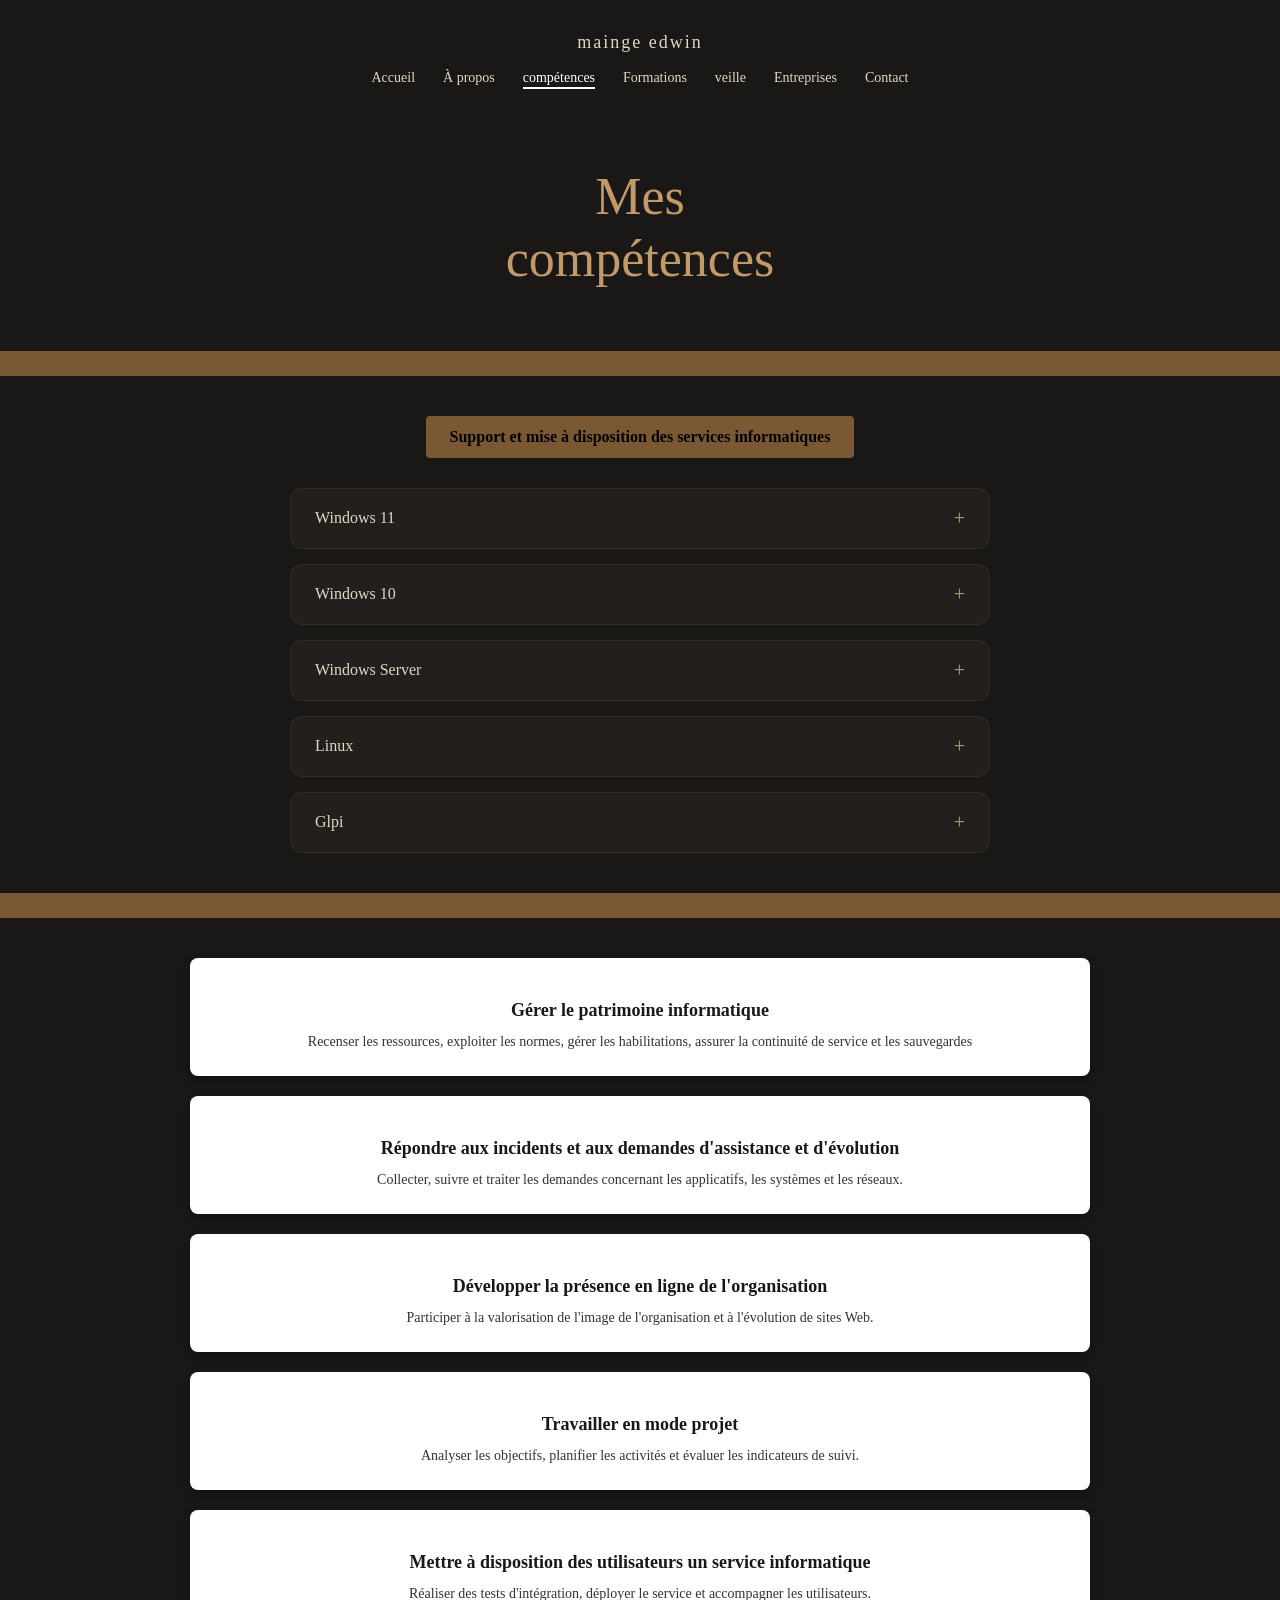
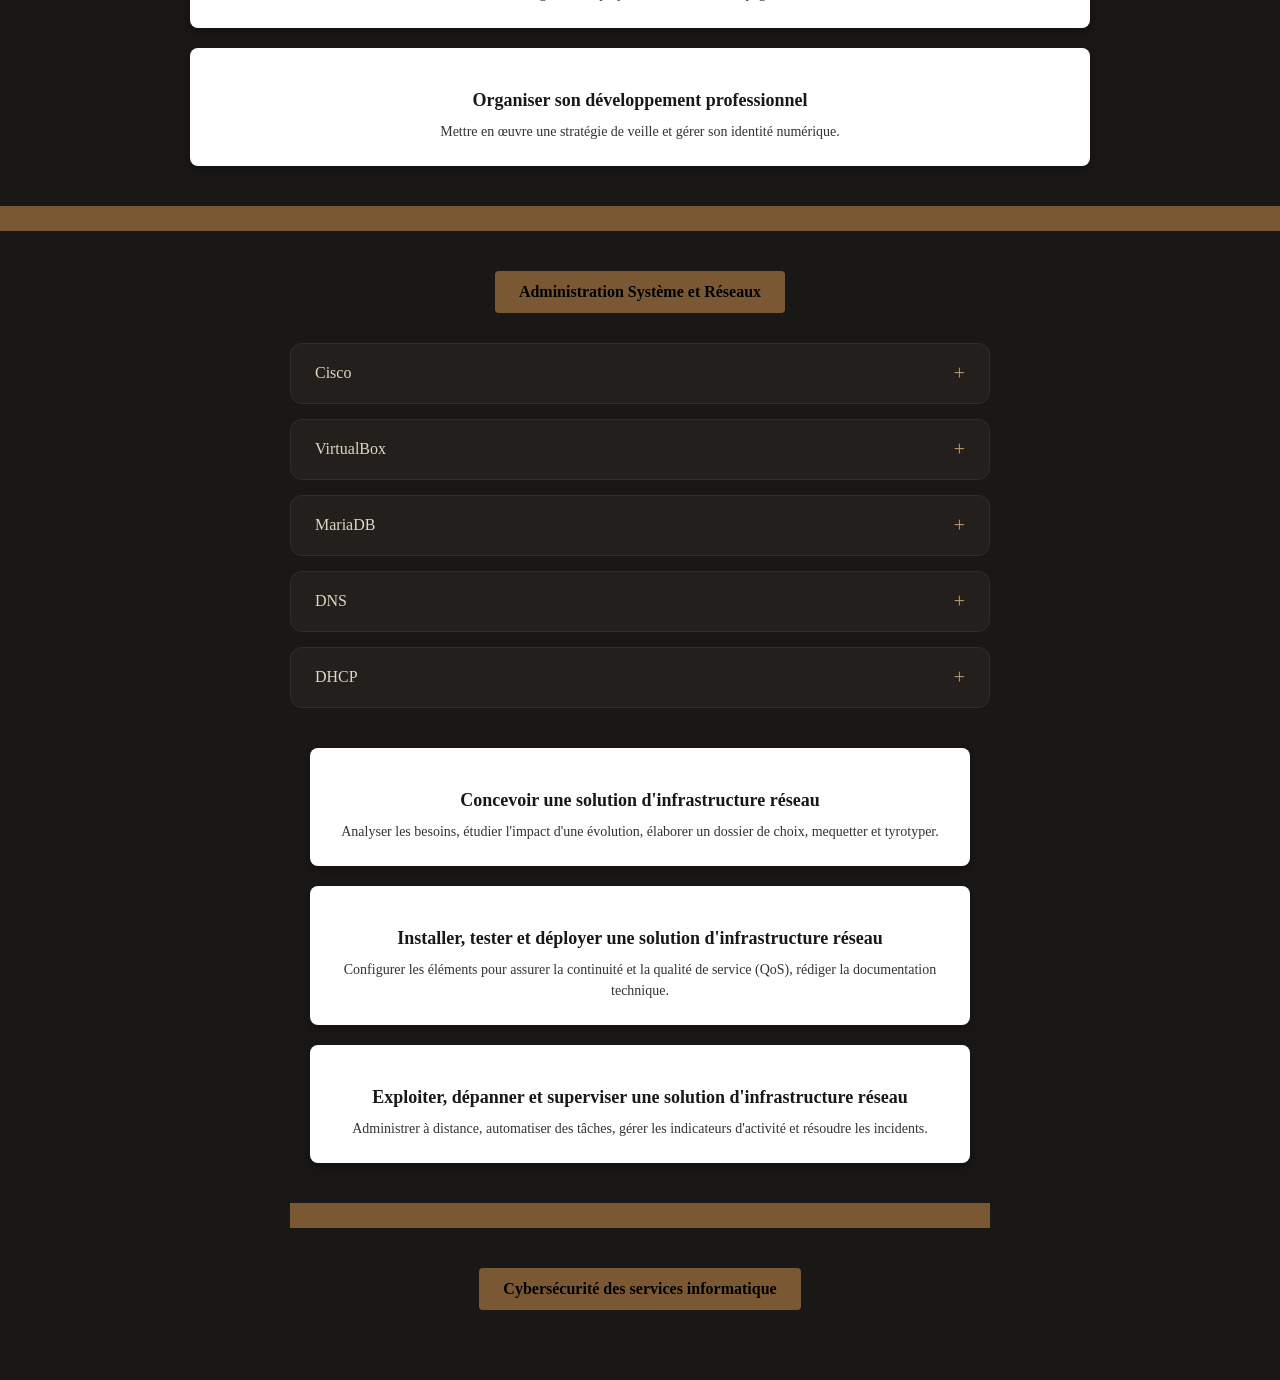
==== competences.html @ d86324e0 "Update competences.html" ====
<!DOCTYPE html>
<html lang="fr">
<head>
    <meta charset="UTF-8">
    <meta name="viewport" content="width=device-width, initial-scale=1.0">
    <title>Compétences - Edwin Mainge</title>
    <link rel="stylesheet" href="style.css">
</head>
<body>

    <!-- En-tête -->
    <header class="site-header">
        <h1 class="site-title">mainge edwin</h1>
        <nav class="main-nav">
            <a href="index.html">Accueil</a>
            <a href="a-propos.html">À propos</a>
            <a href="competences.html" class="active">compétences</a>
            <a href="formations.html">Formations</a>
            <a href="veille.html">veille</a>
            <a href="entreprises.html">Entreprises</a>
            <a href="contact.html">Contact</a>
        </nav>
    </header>

    <!-- Titre Principal -->
    <section class="skills-hero">
        <h2>Mes<br>compétences</h2>
    </section>

    <div class="divider-banner"></div>

    <!-- Section Support et mise à disposition -->
    <section class="skills-category">
        <div class="category-badge">
            Support et mise à disposition des services informatiques
        </div>

        <div class="accordion-container">
            <!-- Accordéon 1 -->
            <details class="accordion-item">
                <summary class="accordion-header">
                    <span>Windows 11</span>
                    <span class="icon">+</span>
                </summary>
                <div class="accordion-content">
                    Compétence Acquise via l'expérience personnelle et la virtualisation, gestion de comptes, configuration système
                </div>
            </details>

            <!-- Accordéon 2 -->
            <details class="accordion-item">
                <summary class="accordion-header">
                    <span>Windows 10</span>
                    <span class="icon">+</span>
                </summary>
                <div class="accordion-content">
                    Expérience personnelle et en environnement de test, installation, configuration système, gestion des comptes utilisateurs et dépannage.
                </div>
            </details>

            <!-- Accordéon 3 -->
            <details class="accordion-item">
                <summary class="accordion-header">
                    <span>Windows Server</span>
                    <span class="icon">+</span>
                </summary>
                <div class="accordion-content">
                    Compétence acquise en BTS SIO SISR via des TP et projets. Installation et configuration de services AD et DHCP sur des VM.
                </div>
            </details>

            <!-- Accordéon 4 -->
            <details class="accordion-item">
                <summary class="accordion-header">
                    <span>Linux</span>
                    <span class="icon">+</span>
                </summary>
                <div class="accordion-content">
                    Autoformation et BTS : installation/configuration sur Debian, Arch Linux et Ubuntu. Expérience sur dual boot et environnements virtualisés.
                </div>
            </details>

            <!-- Accordéon 5 -->
            <details class="accordion-item">
                <summary class="accordion-header">
                    <span>Glpi</span>
                    <span class="icon">+</span>
                </summary>
                <div class="accordion-content">
                    Manipulation dans des environnements de TP. Création de comptes, groupes, stratégies de sécurité et GPO.
                </div>
            </details>
        </div>
    </section>
<div class="divider-banner"></div>

    <!-- Block 2 : Compétences Référentiel BTS SIO -->
    <section class="skills-blocks-container">

        <div class="info-card">
            <h3>Gérer le patrimoine informatique</h3>
            <p>Recenser les ressources, exploiter les normes, gérer les habilitations, assurer la continuité de service et les sauvegardes</p>
        </div>

        <div class="info-card">
            <h3>Répondre aux incidents et aux demandes d'assistance et d'évolution</h3>
            <p>Collecter, suivre et traiter les demandes concernant les applicatifs, les systèmes et les réseaux.</p>
        </div>

        <div class="info-card">
            <h3>Développer la présence en ligne de l'organisation</h3>
            <p>Participer à la valorisation de l'image de l'organisation et à l'évolution de sites Web.</p>
        </div>

        <div class="info-card">
            <h3>Travailler en mode projet</h3>
            <p>Analyser les objectifs, planifier les activités et évaluer les indicateurs de suivi.</p>
        </div>

        <div class="info-card">
            <h3>Mettre à disposition des utilisateurs un service informatique</h3>
            <p>Réaliser des tests d'intégration, déployer le service et accompagner les utilisateurs.</p>
        </div>

        <div class="info-card">
            <h3>Organiser son développement professionnel</h3>
            <p>Mettre en œuvre une stratégie de veille et gérer son identité numérique.</p>
        </div>

    </section>
    <div class="divider-banner"></div>

    <!-- Section Administration Système et Réseaux -->
    <section class="skills-category">
        <div class="category-badge">
            Administration Système et Réseaux
        </div>

        <div class="accordion-container">
            <!-- Accordéon 1 -->
            <details class="accordion-item">
                <summary class="accordion-header">
                    <span>Cisco</span>
                    <span class="icon">+</span>
                </summary>
                <div class="accordion-content">
                    TP sur Packet Tracer en BTS SIO SISR : configuration de routeurs, VLAN, adressage IP, routage statique/dynamique.
                </div>
            </details>

            <!-- Accordéon 2 -->
            <details class="accordion-item">
                <summary class="accordion-header">
                    <span>VirtualBox</span>
                    <span class="icon">+</span>
                </summary>
                <div class="accordion-content">
                    Utilisé pour la virtualisation d'environnements Windows/Linux lors de projets personnels et en TP.
                </div>
            </details>

            <!-- Accordéon 3 -->
            <details class="accordion-item">
                <summary class="accordion-header">
                    <span>MariaDB</span>
                    <span class="icon">+</span>
                </summary>
                <div class="accordion-content">
                    Manipulation via projets Web et TP SQL. Création de bases de données, gestion des utilisateurs, sécurisation.
                </div>
            </details>

            <!-- Accordéon 4 -->
            <details class="accordion-item">
                <summary class="accordion-header">
                    <span>DNS</span>
                    <span class="icon">+</span>
                </summary>
                <div class="accordion-content">
                    TP BTS : configuration de zones DNS, résolution de noms, intégration avec Active Directory.
                </div>
            </details>

            <!-- Accordéon 5 -->
            <details class="accordion-item">
                <summary class="accordion-header">
                    <span>DHCP</span>
                    <span class="icon">+</span>
                </summary>
                <div class="accordion-content">
                    Mis en place sur Windows Server et Debian en TP pour l'attribution automatique d'adresses IP.
                </div>
            </details>
        </div>
      

    <!-- Block 4 : Concevoir, Installer, Exploiter infrastructure réseau -->
    <section class="skills-blocks-container">

        <div class="info-card">
            <h3>Concevoir une solution d'infrastructure réseau</h3>
            <p>Analyser les besoins, étudier l'impact d'une évolution, élaborer un dossier de choix, mequetter et tyrotyper.</p>
        </div>

        <div class="info-card">
            <h3>Installer, tester et déployer une solution d'infrastructure réseau</h3>
            <p>Configurer les éléments pour assurer la continuité et la qualité de service (QoS), rédiger la documentation technique.</p>
        </div>

        <div class="info-card">
            <h3>Exploiter, dépanner et superviser une solution d'infrastructure réseau</h3>
            <p>Administrer à distance, automatiser des tâches, gérer les indicateurs d'activité et résoudre les incidents.</p>
        </div>

    </section>

   <div class="divider-banner"></div>

    <!-- Section Cybersécurité des services informatique -->
    <section class="skills-category">
        <div class="category-badge">
            Cybersécurité des services informatique
        </div>

        <!-- Les accordéons de cette section iront ici -->
    </section>
</body>
</html>
---- style.css ----
/* Style global */
body {
    margin: 0;
    padding: 0;
    font-family: 'Georgia', serif;
    background-color: #1a1816;
    color: #f2ebd9;
    text-align: center;
}

/* En-tête */
.site-header {
    padding: 20px 10px;
    background-color: #1a1816;
}

.site-title {
    font-size: 18px;
    font-weight: normal;
    text-transform: lowercase;
    letter-spacing: 2px;
    margin-bottom: 15px;
    color: #e0d8c3;
}

/* Liens du menu de navigation */
.main-nav a {
    color: #e0d8c3;
    text-decoration: none;
    margin: 0 12px;
    font-size: 14px;
    transition: color 0.3s ease, border-color 0.3s ease;
    border-bottom: 2px solid transparent;
    padding-bottom: 2px;
}

/* Effet au survol des liens (couleur orange) */
.main-nav a:hover {
    color: #ff8c00;
    border-bottom: 2px solid #ff8c00;
}

/* Page active */
.main-nav a.active {
    border-bottom: 2px solid #ffffff;
    color: #ffffff;
}

/* Hero Section */
.hero-section {
    padding: 80px 20px;
    background-color: #1a1816;
}

.hero-title {
    font-size: 42px;
    font-weight: normal;
    margin-bottom: 20px;
}

.hero-subtitle {
    font-size: 18px;
    max-width: 800px;
    margin: 0 auto;
    line-height: 1.5;
    color: #d6ccb8;
}

/* Bannière de séparation */
.divider-banner {
    height: 25px;
    background-color: #7a5833;
    width: 100%;
}

/* Grille de cartes */
.grid-section {
    padding: 60px 20px;
    background-color: #1a1816;
}

.nav-grid {
    display: grid;
    grid-template-columns: repeat(2, 220px);
    gap: 20px;
    justify-content: center;
    max-width: 600px;
    margin: 0 auto;
}

.grid-card {
    border: 1px solid #7a5833;
    border-radius: 8px;
    padding: 20px;
    color: #e0d8c3;
    text-decoration: none;
    font-size: 16px;
    background-color: transparent;
    transition: all 0.3s ease;
}

/* Survol des cartes (bordure et texte orange) */
.grid-card:hover {
    border-color: #ff8c00;
    color: #ff8c00;
    transform: translateY(-2px);
}

/* Page À Propos */
.about-hero {
    display: flex;
    justify-content: space-between;
    padding: 60px 40px;
    text-align: left;
    max-width: 1000px;
    margin: 0 auto;
}

.side-title {
    color: #7a5833;
    font-size: 20px;
    max-width: 300px;
}

.about-text {
    max-width: 500px;
}

.about-text h2 {
    font-size: 28px;
    margin-bottom: 10px;
}

.about-text .subtitle {
    color: #d6ccb8;
    margin-bottom: 20px;
}

.cv-section {
    padding: 20px 0;
    background-color: #1a1816;
}

.cv-btn {
    display: inline-block;
    background-color: #7a5833;  /* Fond marron */
    color: #ffffff;             /* Texte blanc */
    border: 1px solid #7a5833;
    padding: 10px 28px;
    border-radius: 8px;
    text-decoration: none;
    font-weight: bold;
    transition: background-color 0.3s ease, transform 0.2s ease;
}

.cv-btn:hover {
    background-color: #5a3f23;  /* Marron plus foncé au survol */
    border-color: #5a3f23;
    transform: scale(1.05);      /* Légère animation au survol */
}

/* Points Forts (Jauges) */
.skills-section {
    max-width: 600px;
    margin: 40px auto;
    text-align: left;
}

.section-title {
    color: #7a5833;
    text-align: center;
    font-size: 24px;
    margin-bottom: 30px;
}

.skill-bar-container {
    display: flex;
    align-items: center;
    justify-content: space-between;
    margin-bottom: 15px;
}

.skill-label {
    width: 150px;
    font-size: 18px;
}

.bar-bg {
    flex-grow: 1;
    height: 8px;
    background-color: #888;
    border-radius: 4px;
    overflow: hidden;
}

.bar-fill {
    height: 100%;
    background-color: #7a5833;
}

/* Bandeau défilant centres d'intérêt */
.interests-header {
    color: #7a5833;
    margin-top: 40px;
    font-size: 18px;
}

.ticker-wrap {
    width: 100%;
    background-color: #fff;
    color: #000;
    padding: 10px 0;
    font-weight: bold;
    margin: 20px 0;
}

.ticker {
    display: flex;
    justify-content: space-around;
}

/* Section Expériences */
.experiences-section {
    max-width: 800px;
    margin: 40px auto;
    text-align: left;
}

.main-exp-title {
    color: #7a5833;
    font-size: 32px;
}

.exp-card {
    margin: 30px 0;
}

.exp-card h3 {
    color: #7a5833;
    font-size: 20px;
    margin-bottom: 5px;
}

.exp-subtitle, .exp-company {
    color: #c2b59b;
    margin: 2px 0;
}

.exp-desc {
    margin-top: 15px;
    color: #d6ccb8;
}

.task-list {
    list-style: none;
    padding: 0;
}

/* --- Modifiez ce bloc existant dans style.css --- */
.task-list li {
    background-color: #7a5833;
    color: #fff;
    padding: 12px 16px;
    margin-bottom: 10px;
    border-radius: 4px;
    
    /* --- Ajoutez ces lignes pour l'animation --- */
    opacity: 0;                    /* Invisible au départ */
    transform: translateX(20px);    /* Décalé à droite */
    animation: fadeRight 0.5s ease forwards; /* Lancement de l'animation */
}

/* --- Ajoutez ce bloc de cascade (Staggered animation) juste après --- */
/* Chaque élément a son propre délai pour créer un effet de cascade */
.task-list li:nth-child(1) { animation-delay: 0.1s; }
.task-list li:nth-child(2) { animation-delay: 0.2s; }
.task-list li:nth-child(3) { animation-delay: 0.3s; }
.task-list li:nth-child(4) { animation-delay: 0.4s; }
/* Si vous en avez plus, continuez la logique li:nth-child(5)... */

/* --- Ajoutez la définition de l'animation Keyframes tout à la fin de style.css --- */
@keyframes fadeRight {
    from {
        opacity: 0;
        transform: translateX(20px);
    }
    to {
        opacity: 1;
        transform: translateX(0); /* Position normale */
    }
}

/* --- Page Compétences --- */

.skills-hero {
    text-align: center;
    padding: 60px 20px;
}

.skills-hero h2 {
    color: #c29968;
    font-size: 52px;
    font-weight: 300;
    line-height: 1.2;
    margin: 0;
}

.skills-category {
    max-width: 700px;
    margin: 40px auto;
    padding: 0 20px;
    text-align: center;
}

.category-badge {
    display: inline-block;
    background-color: #7a5833;
    color: #000;
    font-weight: 600;
    padding: 12px 24px;
    border-radius: 4px;
    margin-bottom: 30px;
    font-size: 16px;
}

.accordion-container {
    display: flex;
    flex-direction: column;
    gap: 15px;
}

.accordion-item {
    background-color: #221f1c;
    border: 1px solid #332d27;
    border-radius: 12px;
    overflow: hidden;
    text-align: left;
    transition: background-color 0.3s ease;
}

.accordion-header {
    display: flex;
    justify-content: space-between;
    align-items: center;
    padding: 18px 24px;
    color: #e0d8c3;
    font-size: 16px;
    font-weight: 500;
    cursor: pointer;
    list-style: none; /* Masque la flèche par défaut du HTML */
}

.accordion-header::-webkit-details-marker {
    display: none; /* Masque la flèche Safari/Chrome */
}

.accordion-header .icon {
    color: #c29968;
    font-size: 20px;
    transition: transform 0.3s ease;
}

/* Changement de l'icône lors de l'ouverture */
.accordion-item[open] .icon {
    transform: rotate(45deg); /* Le '+' pivote pour former une croix/moins */
}

.accordion-content {
    padding: 0 24px 20px 24px;
    color: #b5a895;
    font-size: 14px;
    line-height: 1.6;
    border-top: 1px solid rgba(255, 255, 255, 0.05);
    margin-top: 5px;
    padding-top: 15px;
}

/* Cartes d'informations / Référentiel BTS SIO */
.skills-blocks-container {
    max-width: 900px;
    margin: 40px auto;
    padding: 0 20px;
    display: flex;
    flex-direction: column;
    gap: 20px;
}

.info-card {
    background-color: #ffffff;  /* Fond blanc */
    border-radius: 8px;
    padding: 24px 30px;
    text-align: center;         /* Aligne le texte au centre */
    box-shadow: 0 4px 10px rgba(0, 0, 0, 0.3);
}

.info-card h3 {
    color: #1a1816;             /* Titre foncé pour contraster avec le blanc */
    font-size: 18px;
    font-weight: 700;
    margin-bottom: 10px;
}

.info-card p {
    color: #333333;             /* Texte foncé */
    font-size: 14px;
    margin: 0;
    line-height: 1.5;
}
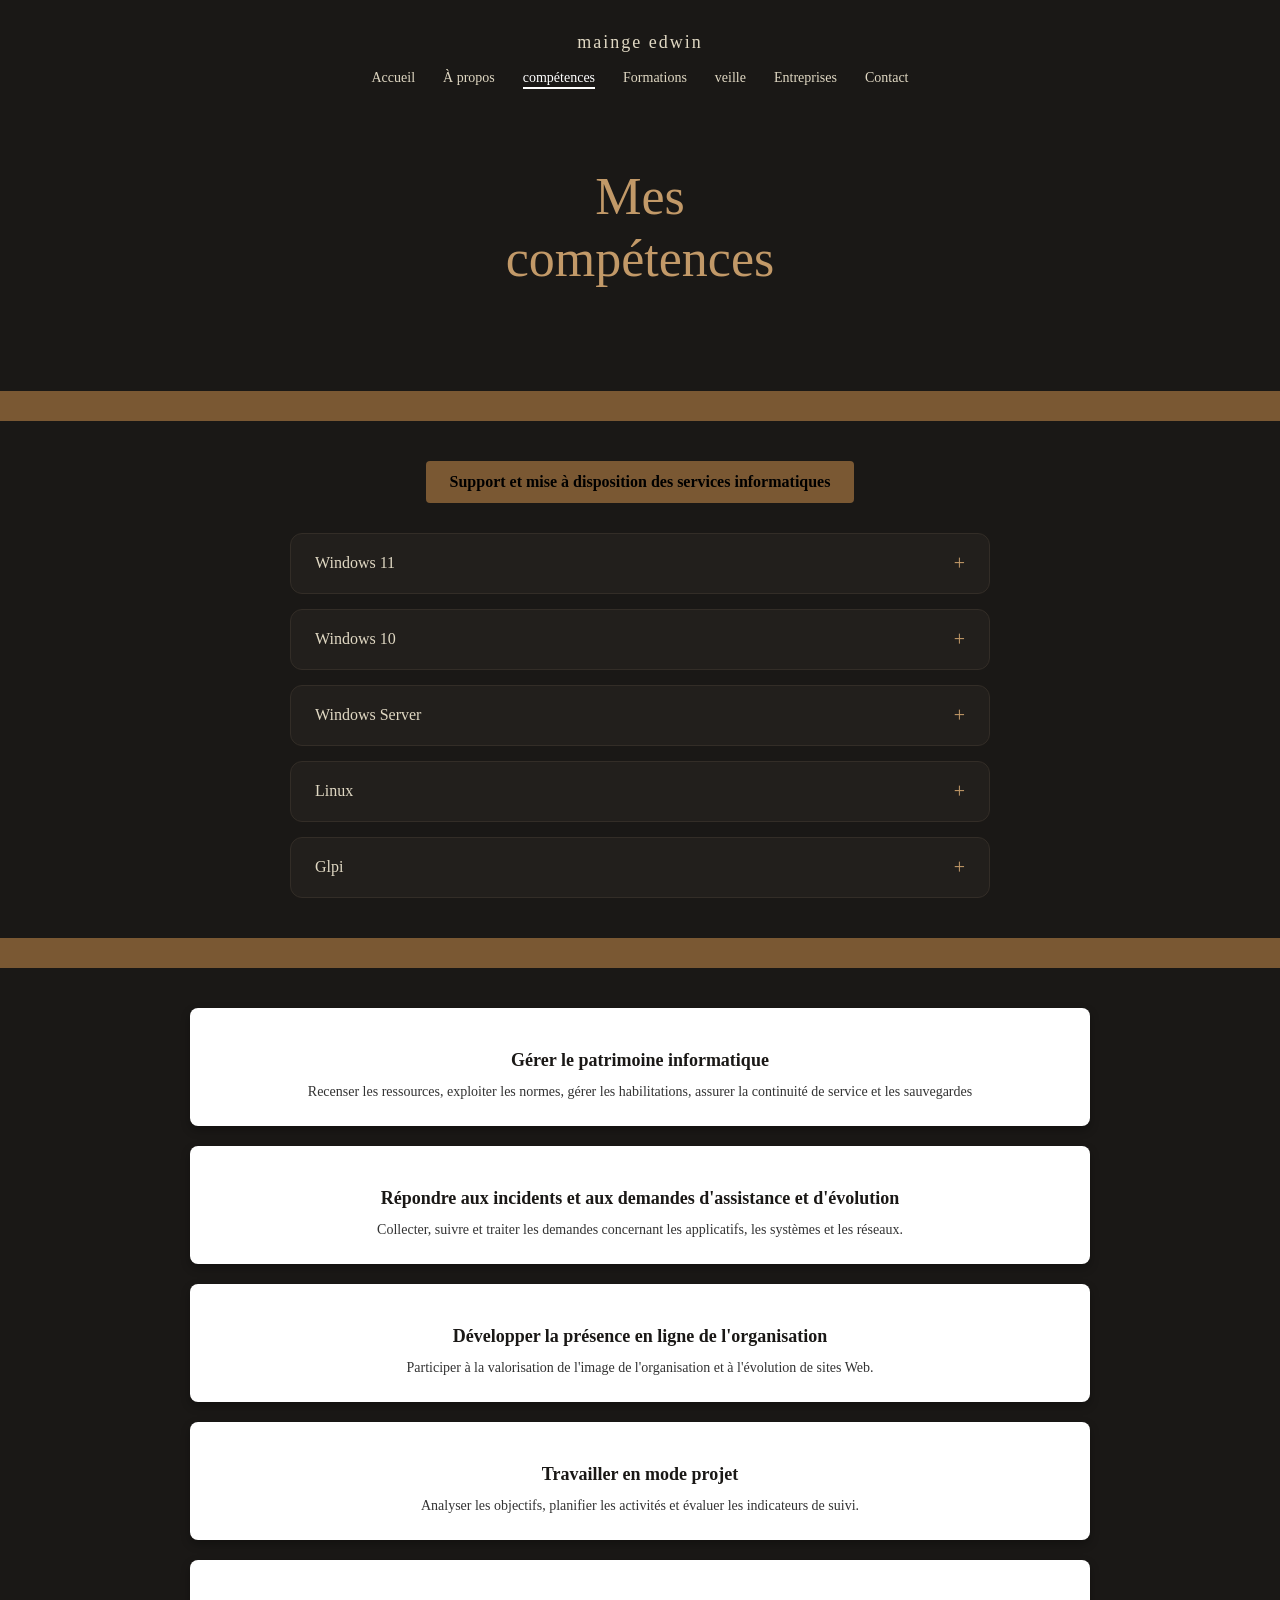
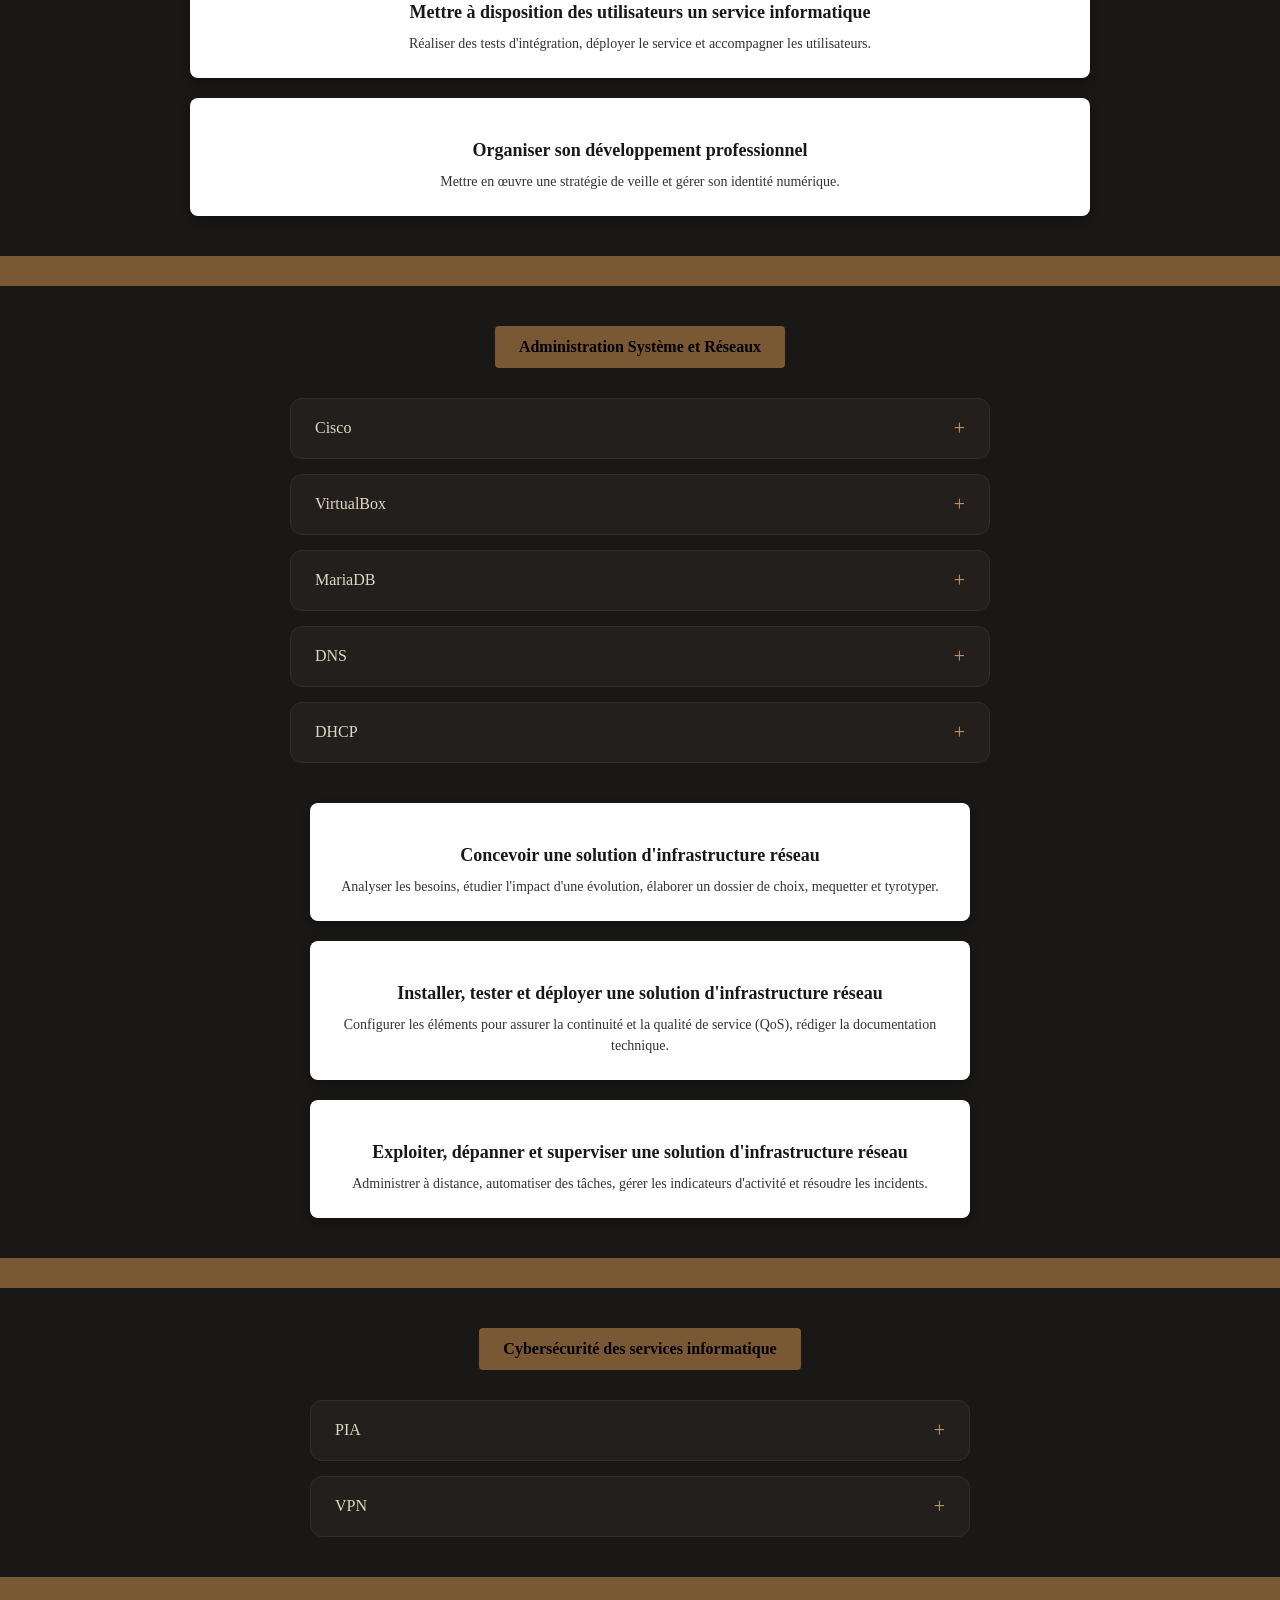
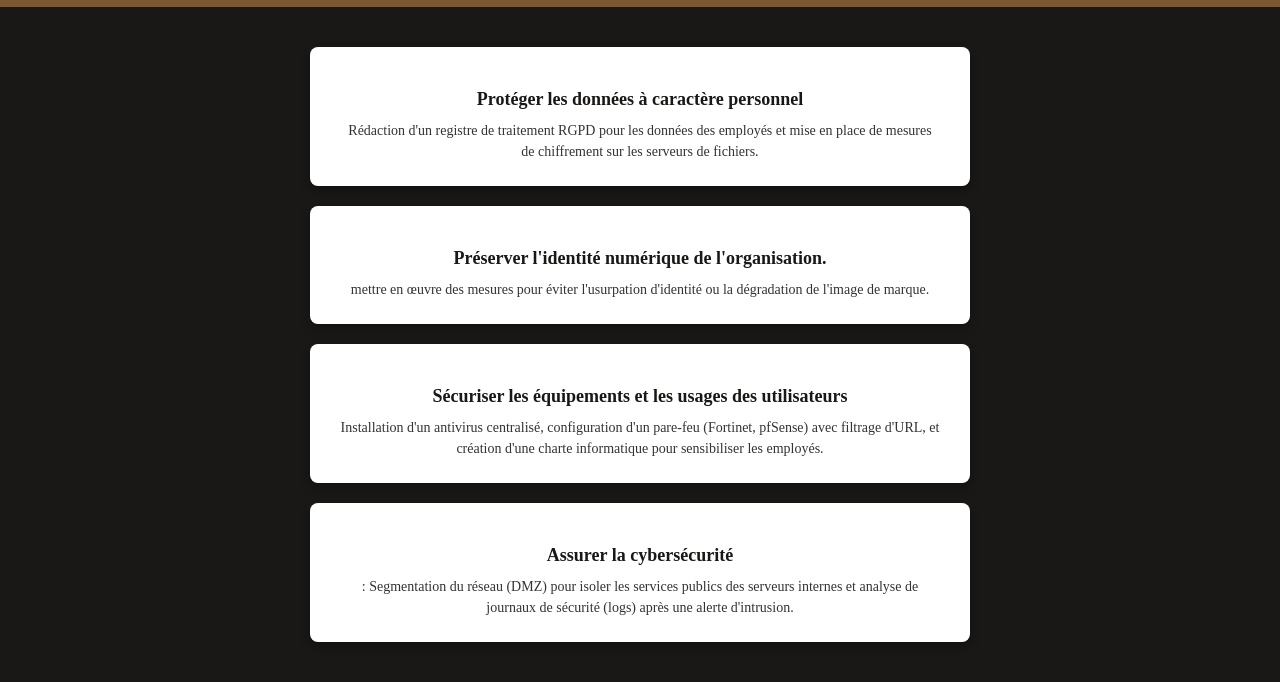
==== commit cc8a7468: "Update competences.html" ====
--- a/competences.html
+++ b/competences.html
@@ -221,7 +221,57 @@
         <div class="category-badge">
             Cybersécurité des services informatique
         </div>
-
+<div class="accordion-container">
+            <!-- Accordéon 1 -->
+            <details class="accordion-item">
+                <summary class="accordion-header">
+                    <span>PIA</span>
+                    <span class="icon">+</span>
+                </summary>
+                <div class="accordion-content">
+                    Réalisation d'une analyse d'impact (PIA) en environnement de TP pour évaluer et sécuriser le traitement des données personnelles.
+                </div>
+            </details>
+
+            <!-- Accordéon 2 -->
+            <details class="accordion-item">
+                <summary class="accordion-header">
+                    <span>VPN</span>
+                    <span class="icon">+</span>
+                </summary>
+                <div class="accordion-content">
+                    Mise en place d'un VPN simple pour un projet personnel. Concepts abordés : chiffrement, tunnels, sécurité réseau.
+                </div>
+            </details>
+        </div>
+    </section>
+
+    <div class="divider-banner"></div>
+
+    <!-- Blocs Référentiel Cybersécurité -->
+    <section class="skills-blocks-container">
+
+        <div class="info-card">
+            <h3>Protéger les données à caractère personnel</h3>
+            <p>Rédaction d'un registre de traitement RGPD pour les données des employés et mise en place de mesures de chiffrement sur les serveurs de fichiers.</p>
+        </div>
+
+        <div class="info-card">
+            <h3>Préserver l'identité numérique de l'organisation.</h3>
+            <p>mettre en œuvre des mesures pour éviter l'usurpation d'identité ou la dégradation de l'image de marque.</p>
+        </div>
+
+        <div class="info-card">
+            <h3>Sécuriser les équipements et les usages des utilisateurs</h3>
+            <p>Installation d'un antivirus centralisé, configuration d'un pare-feu (Fortinet, pfSense) avec filtrage d'URL, et création d'une charte informatique pour sensibiliser les employés.</p>
+        </div>
+
+        <div class="info-card">
+            <h3>Assurer la cybersécurité</h3>
+            <p>: Segmentation du réseau (DMZ) pour isoler les services publics des serveurs internes et analyse de journaux de sécurité (logs) après une alerte d'intrusion.</p>
+        </div>
+
+    </section>
         <!-- Les accordéons de cette section iront ici -->
     </section>
 </body>
--- a/style.css
+++ b/style.css
@@ -68,9 +68,16 @@
 
 /* Bannière de séparation */
 .divider-banner {
-    height: 25px;
-    background-color: #7a5833;
-    width: 100%;
+    width: 100vw;               /* Prend toute la largeur de la fenêtre */
+    position: relative;
+    left: 50%;
+    right: 50%;
+    margin-left: -50vw;        /* Annule les marges des conteneurs parents */
+    margin-right: -50vw;
+    height: 30px;               /* Épaisseur de la bande (ajustable si besoin) */
+    background-color: #7a5833;  /* Couleur marron de votre thème */
+    margin-top: 40px;
+    margin-bottom: 40px;
 }
 
 /* Grille de cartes */
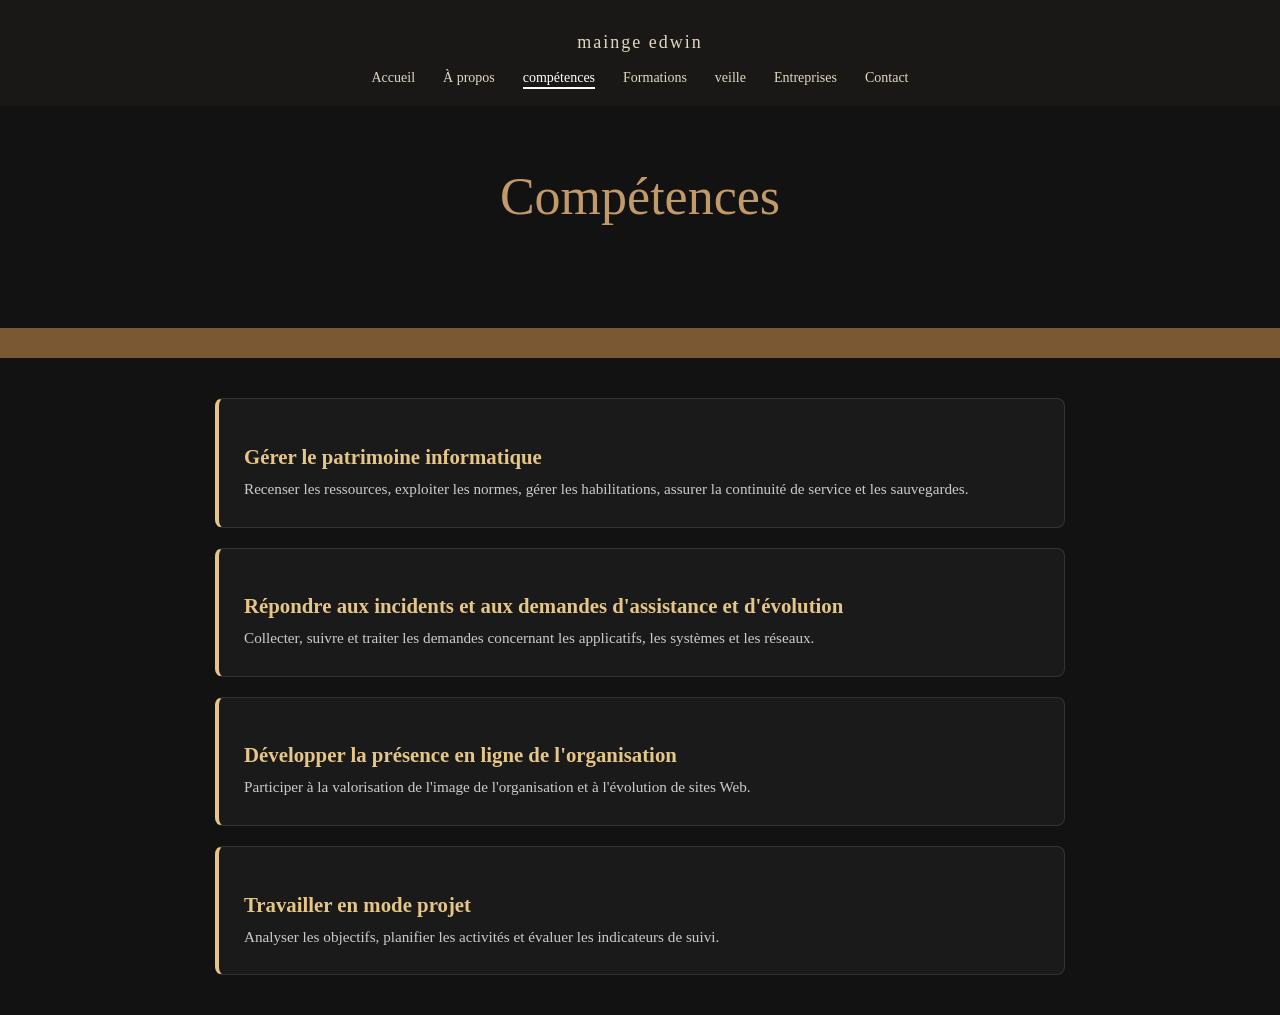
==== commit 70d3f1ac: "Update competences.html" ====
--- a/competences.html
+++ b/competences.html
@@ -6,7 +6,7 @@
     <title>Compétences - Edwin Mainge</title>
     <link rel="stylesheet" href="style.css">
 </head>
-<body>
+<body style="background-color: #121212; color: #ffffff;">
 
     <!-- En-tête -->
     <header class="site-header">
@@ -15,7 +15,7 @@
             <a href="index.html">Accueil</a>
             <a href="a-propos.html">À propos</a>
             <a href="competences.html" class="active">compétences</a>
-            <a href="formations.html">Formations</a>
+            <a href="formation.html">Formations</a>
             <a href="veille.html">veille</a>
             <a href="entreprises.html">Entreprises</a>
             <a href="contact.html">Contact</a>
@@ -24,255 +24,35 @@
 
     <!-- Titre Principal -->
     <section class="skills-hero">
-        <h2>Mes<br>compétences</h2>
+        <h2>Compétences</h2>
     </section>
 
     <div class="divider-banner"></div>
 
-    <!-- Section Support et mise à disposition -->
-    <section class="skills-category">
-        <div class="category-badge">
-            Support et mise à disposition des services informatiques
+    <!-- Section Compétences -->
+    <section style="max-width: 850px; margin: 40px auto; padding: 0 20px;">
+        
+        <div style="background-color: #1a1a1a; border: 1px solid #333333; border-left: 4px solid #e6c687; border-radius: 8px; padding: 25px; margin-bottom: 20px; text-align: left;">
+            <h3 style="color: #e6c687 !important; font-size: 1.3rem; margin-bottom: 8px; font-weight: bold;">Gérer le patrimoine informatique</h3>
+            <p style="color: #cccccc !important; font-size: 0.95rem; line-height: 1.6; margin: 0;">Recenser les ressources, exploiter les normes, gérer les habilitations, assurer la continuité de service et les sauvegardes.</p>
         </div>
 
-        <div class="accordion-container">
-            <!-- Accordéon 1 -->
-            <details class="accordion-item">
-                <summary class="accordion-header">
-                    <span>Windows 11</span>
-                    <span class="icon">+</span>
-                </summary>
-                <div class="accordion-content">
-                    Compétence Acquise via l'expérience personnelle et la virtualisation, gestion de comptes, configuration système
-                </div>
-            </details>
-
-            <!-- Accordéon 2 -->
-            <details class="accordion-item">
-                <summary class="accordion-header">
-                    <span>Windows 10</span>
-                    <span class="icon">+</span>
-                </summary>
-                <div class="accordion-content">
-                    Expérience personnelle et en environnement de test, installation, configuration système, gestion des comptes utilisateurs et dépannage.
-                </div>
-            </details>
-
-            <!-- Accordéon 3 -->
-            <details class="accordion-item">
-                <summary class="accordion-header">
-                    <span>Windows Server</span>
-                    <span class="icon">+</span>
-                </summary>
-                <div class="accordion-content">
-                    Compétence acquise en BTS SIO SISR via des TP et projets. Installation et configuration de services AD et DHCP sur des VM.
-                </div>
-            </details>
-
-            <!-- Accordéon 4 -->
-            <details class="accordion-item">
-                <summary class="accordion-header">
-                    <span>Linux</span>
-                    <span class="icon">+</span>
-                </summary>
-                <div class="accordion-content">
-                    Autoformation et BTS : installation/configuration sur Debian, Arch Linux et Ubuntu. Expérience sur dual boot et environnements virtualisés.
-                </div>
-            </details>
-
-            <!-- Accordéon 5 -->
-            <details class="accordion-item">
-                <summary class="accordion-header">
-                    <span>Glpi</span>
-                    <span class="icon">+</span>
-                </summary>
-                <div class="accordion-content">
-                    Manipulation dans des environnements de TP. Création de comptes, groupes, stratégies de sécurité et GPO.
-                </div>
-            </details>
-        </div>
-    </section>
-<div class="divider-banner"></div>
-
-    <!-- Block 2 : Compétences Référentiel BTS SIO -->
-    <section class="skills-blocks-container">
-
-        <div class="info-card">
-            <h3>Gérer le patrimoine informatique</h3>
-            <p>Recenser les ressources, exploiter les normes, gérer les habilitations, assurer la continuité de service et les sauvegardes</p>
+        <div style="background-color: #1a1a1a; border: 1px solid #333333; border-left: 4px solid #e6c687; border-radius: 8px; padding: 25px; margin-bottom: 20px; text-align: left;">
+            <h3 style="color: #e6c687 !important; font-size: 1.3rem; margin-bottom: 8px; font-weight: bold;">Répondre aux incidents et aux demandes d'assistance et d'évolution</h3>
+            <p style="color: #cccccc !important; font-size: 0.95rem; line-height: 1.6; margin: 0;">Collecter, suivre et traiter les demandes concernant les applicatifs, les systèmes et les réseaux.</p>
         </div>
 
-        <div class="info-card">
-            <h3>Répondre aux incidents et aux demandes d'assistance et d'évolution</h3>
-            <p>Collecter, suivre et traiter les demandes concernant les applicatifs, les systèmes et les réseaux.</p>
+        <div style="background-color: #1a1a1a; border: 1px solid #333333; border-left: 4px solid #e6c687; border-radius: 8px; padding: 25px; margin-bottom: 20px; text-align: left;">
+            <h3 style="color: #e6c687 !important; font-size: 1.3rem; margin-bottom: 8px; font-weight: bold;">Développer la présence en ligne de l'organisation</h3>
+            <p style="color: #cccccc !important; font-size: 0.95rem; line-height: 1.6; margin: 0;">Participer à la valorisation de l'image de l'organisation et à l'évolution de sites Web.</p>
         </div>
 
-        <div class="info-card">
-            <h3>Développer la présence en ligne de l'organisation</h3>
-            <p>Participer à la valorisation de l'image de l'organisation et à l'évolution de sites Web.</p>
-        </div>
-
-        <div class="info-card">
-            <h3>Travailler en mode projet</h3>
-            <p>Analyser les objectifs, planifier les activités et évaluer les indicateurs de suivi.</p>
-        </div>
-
-        <div class="info-card">
-            <h3>Mettre à disposition des utilisateurs un service informatique</h3>
-            <p>Réaliser des tests d'intégration, déployer le service et accompagner les utilisateurs.</p>
-        </div>
-
-        <div class="info-card">
-            <h3>Organiser son développement professionnel</h3>
-            <p>Mettre en œuvre une stratégie de veille et gérer son identité numérique.</p>
-        </div>
-
-    </section>
-    <div class="divider-banner"></div>
-
-    <!-- Section Administration Système et Réseaux -->
-    <section class="skills-category">
-        <div class="category-badge">
-            Administration Système et Réseaux
-        </div>
-
-        <div class="accordion-container">
-            <!-- Accordéon 1 -->
-            <details class="accordion-item">
-                <summary class="accordion-header">
-                    <span>Cisco</span>
-                    <span class="icon">+</span>
-                </summary>
-                <div class="accordion-content">
-                    TP sur Packet Tracer en BTS SIO SISR : configuration de routeurs, VLAN, adressage IP, routage statique/dynamique.
-                </div>
-            </details>
-
-            <!-- Accordéon 2 -->
-            <details class="accordion-item">
-                <summary class="accordion-header">
-                    <span>VirtualBox</span>
-                    <span class="icon">+</span>
-                </summary>
-                <div class="accordion-content">
-                    Utilisé pour la virtualisation d'environnements Windows/Linux lors de projets personnels et en TP.
-                </div>
-            </details>
-
-            <!-- Accordéon 3 -->
-            <details class="accordion-item">
-                <summary class="accordion-header">
-                    <span>MariaDB</span>
-                    <span class="icon">+</span>
-                </summary>
-                <div class="accordion-content">
-                    Manipulation via projets Web et TP SQL. Création de bases de données, gestion des utilisateurs, sécurisation.
-                </div>
-            </details>
-
-            <!-- Accordéon 4 -->
-            <details class="accordion-item">
-                <summary class="accordion-header">
-                    <span>DNS</span>
-                    <span class="icon">+</span>
-                </summary>
-                <div class="accordion-content">
-                    TP BTS : configuration de zones DNS, résolution de noms, intégration avec Active Directory.
-                </div>
-            </details>
-
-            <!-- Accordéon 5 -->
-            <details class="accordion-item">
-                <summary class="accordion-header">
-                    <span>DHCP</span>
-                    <span class="icon">+</span>
-                </summary>
-                <div class="accordion-content">
-                    Mis en place sur Windows Server et Debian en TP pour l'attribution automatique d'adresses IP.
-                </div>
-            </details>
-        </div>
-      
-
-    <!-- Block 4 : Concevoir, Installer, Exploiter infrastructure réseau -->
-    <section class="skills-blocks-container">
-
-        <div class="info-card">
-            <h3>Concevoir une solution d'infrastructure réseau</h3>
-            <p>Analyser les besoins, étudier l'impact d'une évolution, élaborer un dossier de choix, mequetter et tyrotyper.</p>
-        </div>
-
-        <div class="info-card">
-            <h3>Installer, tester et déployer une solution d'infrastructure réseau</h3>
-            <p>Configurer les éléments pour assurer la continuité et la qualité de service (QoS), rédiger la documentation technique.</p>
-        </div>
-
-        <div class="info-card">
-            <h3>Exploiter, dépanner et superviser une solution d'infrastructure réseau</h3>
-            <p>Administrer à distance, automatiser des tâches, gérer les indicateurs d'activité et résoudre les incidents.</p>
+        <div style="background-color: #1a1a1a; border: 1px solid #333333; border-left: 4px solid #e6c687; border-radius: 8px; padding: 25px; margin-bottom: 20px; text-align: left;">
+            <h3 style="color: #e6c687 !important; font-size: 1.3rem; margin-bottom: 8px; font-weight: bold;">Travailler en mode projet</h3>
+            <p style="color: #cccccc !important; font-size: 0.95rem; line-height: 1.6; margin: 0;">Analyser les objectifs, planifier les activités et évaluer les indicateurs de suivi.</p>
         </div>
 
     </section>
 
-   <div class="divider-banner"></div>
-
-    <!-- Section Cybersécurité des services informatique -->
-    <section class="skills-category">
-        <div class="category-badge">
-            Cybersécurité des services informatique
-        </div>
-<div class="accordion-container">
-            <!-- Accordéon 1 -->
-            <details class="accordion-item">
-                <summary class="accordion-header">
-                    <span>PIA</span>
-                    <span class="icon">+</span>
-                </summary>
-                <div class="accordion-content">
-                    Réalisation d'une analyse d'impact (PIA) en environnement de TP pour évaluer et sécuriser le traitement des données personnelles.
-                </div>
-            </details>
-
-            <!-- Accordéon 2 -->
-            <details class="accordion-item">
-                <summary class="accordion-header">
-                    <span>VPN</span>
-                    <span class="icon">+</span>
-                </summary>
-                <div class="accordion-content">
-                    Mise en place d'un VPN simple pour un projet personnel. Concepts abordés : chiffrement, tunnels, sécurité réseau.
-                </div>
-            </details>
-        </div>
-    </section>
-
-    <div class="divider-banner"></div>
-
-    <!-- Blocs Référentiel Cybersécurité -->
-    <section class="skills-blocks-container">
-
-        <div class="info-card">
-            <h3>Protéger les données à caractère personnel</h3>
-            <p>Rédaction d'un registre de traitement RGPD pour les données des employés et mise en place de mesures de chiffrement sur les serveurs de fichiers.</p>
-        </div>
-
-        <div class="info-card">
-            <h3>Préserver l'identité numérique de l'organisation.</h3>
-            <p>mettre en œuvre des mesures pour éviter l'usurpation d'identité ou la dégradation de l'image de marque.</p>
-        </div>
-
-        <div class="info-card">
-            <h3>Sécuriser les équipements et les usages des utilisateurs</h3>
-            <p>Installation d'un antivirus centralisé, configuration d'un pare-feu (Fortinet, pfSense) avec filtrage d'URL, et création d'une charte informatique pour sensibiliser les employés.</p>
-        </div>
-
-        <div class="info-card">
-            <h3>Assurer la cybersécurité</h3>
-            <p>: Segmentation du réseau (DMZ) pour isoler les services publics des serveurs internes et analyse de journaux de sécurité (logs) après une alerte d'intrusion.</p>
-        </div>
-
-    </section>
-        <!-- Les accordéons de cette section iront ici -->
-    </section>
 </body>
 </html>
--- a/style.css
+++ b/style.css
@@ -331,6 +331,36 @@
 }
 
 .accordion-container {
+    .accordion-item,
+.accordion-header {
+    background-color: #1a1a1a !important;
+    border: 1px solid #333333 !important;
+    border-left: 4px solid #e6c687 !important;
+    border-radius: 8px !important;
+    margin-bottom: 15px !important;
+    padding: 20px !important;
+}
+
+/* Titre des blocs (ex: Gérer le patrimoine informatique) */
+.accordion-header,
+.accordion-title,
+.accordion-container h3,
+.accordion-container button {
+    color: #e6c687 !important;
+    font-size: 1.2rem !important;
+    font-weight: bold !important;
+    text-align: left !important;
+}
+
+/* Texte descriptif dans les blocs */
+.accordion-content,
+.accordion-container p,
+.accordion-container span {
+    color: #cccccc !important;
+    font-size: 0.95rem !important;
+    line-height: 1.6 !important;
+    text-align: left !important;
+}
     display: flex;
     flex-direction: column;
     gap: 15px;
@@ -413,3 +443,316 @@
     margin: 0;
     line-height: 1.5;
 }
+
+.trainings-container {
+    display: flex;
+    flex-direction: column;
+    gap: 40px;
+    max-width: 1100px;
+    margin: 40px auto;
+    padding: 0 20px;
+}
+
+/* Carte de formation */
+.training-card {
+    display: flex;
+    align-items: center;
+    gap: 40px;
+    background-color: #1a1a1a;
+    padding: 25px;
+    border-radius: 12px;
+    border: 1px solid #333;
+}
+
+.training-card.reverse {
+    flex-direction: row-reverse;
+}
+
+/* Zone Média */
+.training-media {
+    position: relative;
+    flex: 1.2;
+    width: 100%;
+    height: 320px;
+    border-radius: 8px;
+    overflow: hidden;
+    background-color: #000;
+}
+
+/* Affichage du PDF dans l'encadré */
+.training-media object,
+.training-media iframe,
+.training-media img {
+    width: 100%;
+    height: 100%;
+    border: none;
+    border-radius: 8px;
+    display: block;
+}
+
+/* Bouton Télécharger positionné en bas à droite */
+.download-btn {
+    position: absolute;
+    bottom: 12px;
+    right: 12px;
+    z-index: 10;
+    background-color: rgba(0, 0, 0, 0.85);
+    color: #ffffff;
+    width: 42px;
+    height: 42px;
+    border-radius: 50%;
+    display: flex;
+    align-items: center;
+    justify-content: center;
+    text-decoration: none;
+    font-size: 18px;
+    border: 1px solid rgba(255, 255, 255, 0.4);
+    box-shadow: 0 4px 6px rgba(0, 0, 0, 0.3);
+    transition: background-color 0.2s ease, transform 0.2s ease;
+}
+
+.download-btn:hover {
+    background-color: #007bff;
+    transform: scale(1.1);
+    border-color: #007bff;
+}
+
+/* Zone Texte */
+.training-text {
+    flex: 1;
+    text-align: left;
+}
+
+.training-text h3 {
+    font-size: 1.4rem;
+    margin-bottom: 12px;
+    color: #ffffff;
+}
+
+.training-text p {
+    font-size: 1rem;
+    line-height: 1.6;
+    color: #ccc;
+}
+
+/* Version mobile */
+@media (max-width: 768px) {
+    .training-card,
+    .training-card.reverse {
+        flex-direction: column;
+        text-align: center;
+    }
+
+    .training-text {
+        text-align: center;
+    }
+}
+        height: 250px;
+    }
+}
+
+/* ===================================================
+   SECTION VEILLE INFORMATIQUE
+   =================================================== */
+
+.watch-section {
+    padding: 30px 20px;
+    color: #ffffff;
+}
+
+.watch-container {
+    max-width: 1000px;
+    margin: 0 auto;
+}
+
+.watch-container h3 {
+    font-size: 1.8rem;
+    color: #e6c687; /* Couleur dorée harmonisée avec le titre */
+    margin-bottom: 20px;
+    text-align: center;
+}
+
+.watch-intro {
+    font-size: 1.1rem;
+    line-height: 1.6;
+    text-align: center;
+    color: #ccc;
+    margin-bottom: 30px;
+}
+
+.watch-box {
+    background-color: #1a1a1a;
+    padding: 20px;
+    border-radius: 8px;
+    border-left: 4px solid #e6c687;
+    margin-bottom: 20px;
+}
+
+.watch-box h4 {
+    font-size: 1.2rem;
+    color: #ffffff;
+    margin-bottom: 10px;
+}
+
+/* Grilles pour les axes et la méthodologie */
+.axes-grid,
+.methodology-grid {
+    display: grid;
+    grid-template-columns: repeat(auto-fit, minmax(280px, 1fr));
+    gap: 20px;
+    margin-top: 20px;
+}
+
+/* Cartes sombres adaptées au thème */
+.axis-card,
+.method-card {
+    background-color: #1a1a1a;
+    border: 1px solid #333;
+    border-radius: 8px;
+    padding: 20px;
+    text-align: left;
+    transition: transform 0.2s ease, border-color 0.2s ease;
+}
+
+.axis-card:hover,
+.method-card:hover {
+    transform: translateY(-3px);
+    border-color: #e6c687;
+}
+
+.axis-card h4,
+.method-card h4 {
+    font-size: 1.2rem;
+    color: #e6c687;
+    margin-bottom: 10px;
+}
+
+.axis-card p,
+.method-card p {
+    font-size: 0.95rem;
+    color: #ccc;
+    line-height: 1.5;
+}
+
+/* Tendance surveillée */
+.trend-card {
+    background-color: #1a1a1a;
+    border: 1px solid #333;
+    border-radius: 8px;
+    padding: 30px;
+    text-align: center;
+    margin-top: 20px;
+}
+
+.highlight-title {
+    font-size: 1.3rem;
+    color: #ffffff;
+    margin-bottom: 15px;
+}
+
+.trend-card p {
+    color: #ccc;
+    line-height: 1.6;
+    max-width: 800px;
+    margin: 0 auto;
+}
+
+/* ===================================================
+   SECTION ENTREPRISE & STAGE
+   =================================================== */
+
+.company-section {
+    padding: 30px 20px;
+    color: #ffffff;
+}
+
+.company-container {
+    max-width: 1000px;
+    margin: 0 auto;
+}
+
+.company-header-card,
+.info-card,
+.report-card {
+    background-color: #1a1a1a !important;
+    border: 1px solid #333333 !important;
+    color: #ffffff !important;
+    text-align: left !important;
+}
+
+.company-header-card {
+    border-left: 4px solid #e6c687 !important;
+    padding: 30px !important;
+    text-align: center !important;
+}
+
+.badge {
+    display: inline-block !important;
+    background-color: #e6c687 !important;
+    color: #121212 !important;
+    font-weight: bold !important;
+    padding: 4px 10px !important;
+    border-radius: 4px !important;
+    margin-bottom: 12px !important;
+}
+
+.info-card h4 {
+    color: #e6c687 !important;
+    font-size: 1.2rem !important;
+    margin-bottom: 15px !important;
+    text-align: left !important;
+}
+
+.info-card ul {
+    padding-left: 20px !important;
+    margin: 0 !important;
+    text-align: left !important;
+}
+
+.info-card li {
+    color: #cccccc !important;
+    font-size: 0.95rem !important;
+    line-height: 1.6 !important;
+    margin-bottom: 10px !important;
+    text-align: left !important;
+}
+
+.info-card li strong {
+    color: #ffffff !important;
+}
+
+/* Correctif Bouton de Téléchargement */
+.report-card {
+    border: 1px solid #e6c687 !important;
+    padding: 25px 30px !important;
+    text-align: center !important;
+}
+
+.report-text h3 {
+    color: #ffffff !important;
+}
+
+.report-text p {
+    color: #cccccc !important;
+}
+
+.report-download-btn {
+    display: inline-block !important;
+    background-color: #e6c687 !important;
+    color: #121212 !important;
+    font-weight: bold !important;
+    padding: 12px 24px !important;
+    border-radius: 6px !important;
+    text-decoration: none !important;
+    margin-top: 15px !important;
+}
+
+.report-download-btn:hover {
+    background-color: #ffffff !important;
+    color: #121212 !important;
+}}
+
+.report-download-btn:hover {
+    background-color: #ffffff;
+    transform: translateY(-2px);
+}
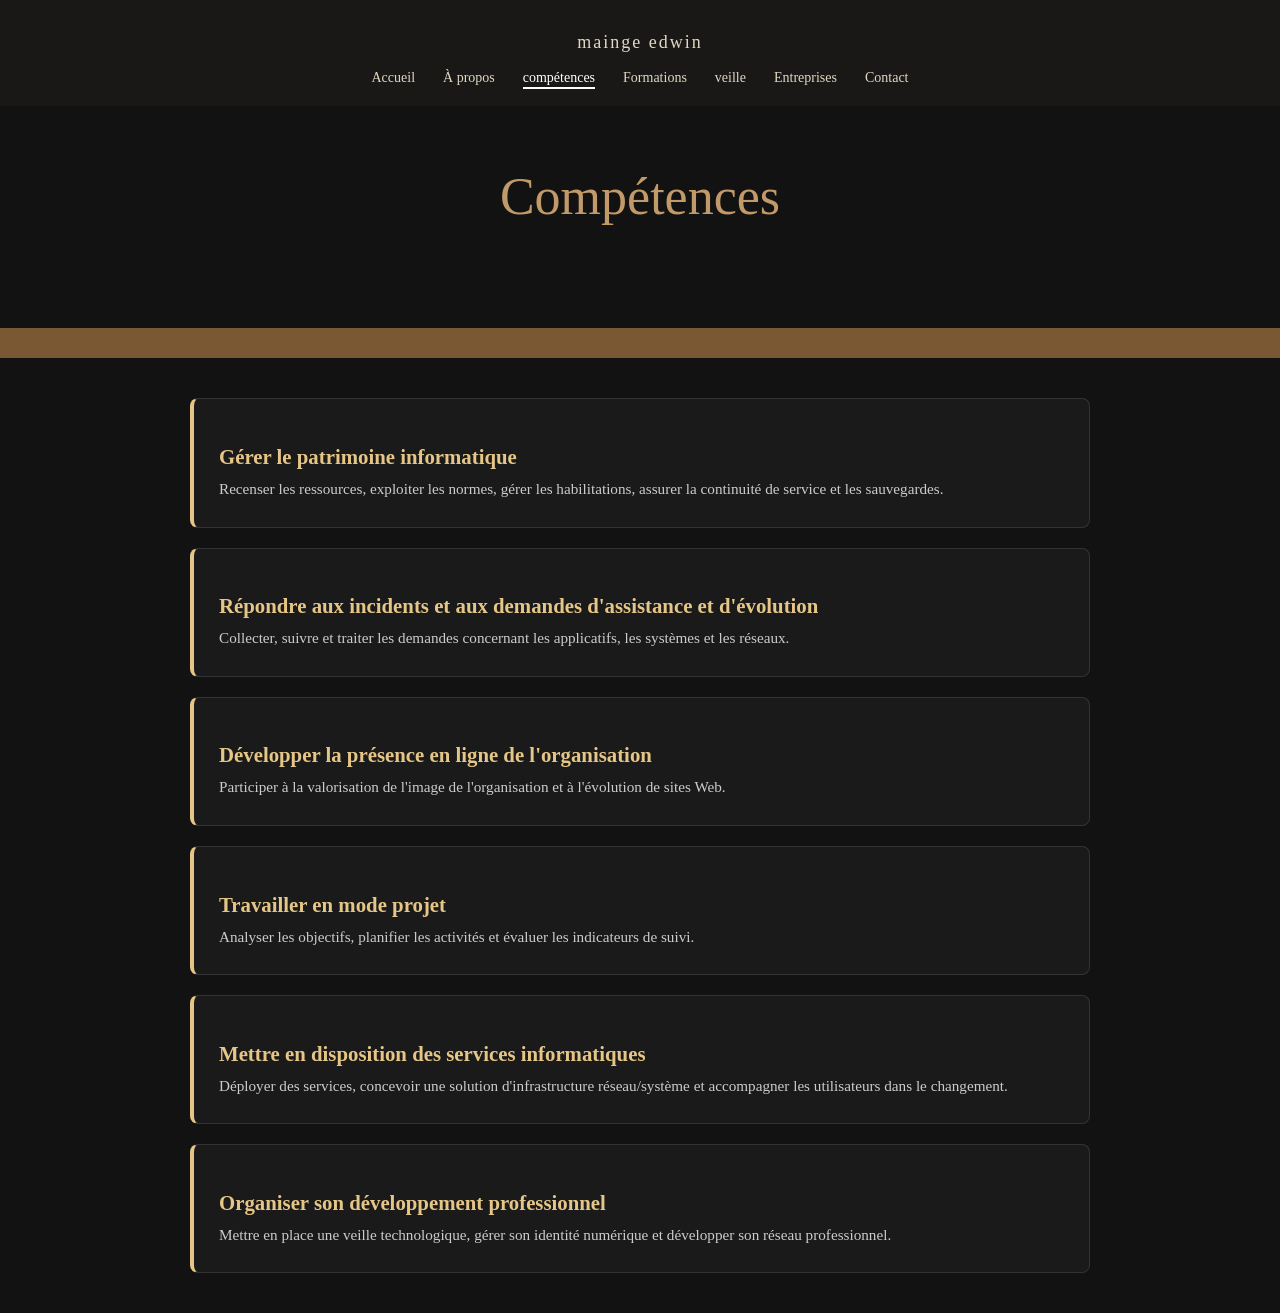
==== commit 68d47aad: "Update competences.html" ====
--- a/competences.html
+++ b/competences.html
@@ -29,27 +29,43 @@
 
     <div class="divider-banner"></div>
 
-    <!-- Section Compétences -->
-    <section style="max-width: 850px; margin: 40px auto; padding: 0 20px;">
+    <!-- Section Compétences (Les 6 blocs BTS SIO) -->
+    <section style="max-width: 900px; margin: 40px auto; padding: 0 20px;">
         
+        <!-- Bloc 1 -->
         <div style="background-color: #1a1a1a; border: 1px solid #333333; border-left: 4px solid #e6c687; border-radius: 8px; padding: 25px; margin-bottom: 20px; text-align: left;">
             <h3 style="color: #e6c687 !important; font-size: 1.3rem; margin-bottom: 8px; font-weight: bold;">Gérer le patrimoine informatique</h3>
             <p style="color: #cccccc !important; font-size: 0.95rem; line-height: 1.6; margin: 0;">Recenser les ressources, exploiter les normes, gérer les habilitations, assurer la continuité de service et les sauvegardes.</p>
         </div>
 
+        <!-- Bloc 2 -->
         <div style="background-color: #1a1a1a; border: 1px solid #333333; border-left: 4px solid #e6c687; border-radius: 8px; padding: 25px; margin-bottom: 20px; text-align: left;">
             <h3 style="color: #e6c687 !important; font-size: 1.3rem; margin-bottom: 8px; font-weight: bold;">Répondre aux incidents et aux demandes d'assistance et d'évolution</h3>
             <p style="color: #cccccc !important; font-size: 0.95rem; line-height: 1.6; margin: 0;">Collecter, suivre et traiter les demandes concernant les applicatifs, les systèmes et les réseaux.</p>
         </div>
 
+        <!-- Bloc 3 -->
         <div style="background-color: #1a1a1a; border: 1px solid #333333; border-left: 4px solid #e6c687; border-radius: 8px; padding: 25px; margin-bottom: 20px; text-align: left;">
             <h3 style="color: #e6c687 !important; font-size: 1.3rem; margin-bottom: 8px; font-weight: bold;">Développer la présence en ligne de l'organisation</h3>
             <p style="color: #cccccc !important; font-size: 0.95rem; line-height: 1.6; margin: 0;">Participer à la valorisation de l'image de l'organisation et à l'évolution de sites Web.</p>
         </div>
 
+        <!-- Bloc 4 -->
         <div style="background-color: #1a1a1a; border: 1px solid #333333; border-left: 4px solid #e6c687; border-radius: 8px; padding: 25px; margin-bottom: 20px; text-align: left;">
             <h3 style="color: #e6c687 !important; font-size: 1.3rem; margin-bottom: 8px; font-weight: bold;">Travailler en mode projet</h3>
             <p style="color: #cccccc !important; font-size: 0.95rem; line-height: 1.6; margin: 0;">Analyser les objectifs, planifier les activités et évaluer les indicateurs de suivi.</p>
+        </div>
+
+        <!-- Bloc 5 -->
+        <div style="background-color: #1a1a1a; border: 1px solid #333333; border-left: 4px solid #e6c687; border-radius: 8px; padding: 25px; margin-bottom: 20px; text-align: left;">
+            <h3 style="color: #e6c687 !important; font-size: 1.3rem; margin-bottom: 8px; font-weight: bold;">Mettre en disposition des services informatiques</h3>
+            <p style="color: #cccccc !important; font-size: 0.95rem; line-height: 1.6; margin: 0;">Déployer des services, concevoir une solution d'infrastructure réseau/système et accompagner les utilisateurs dans le changement.</p>
+        </div>
+
+        <!-- Bloc 6 -->
+        <div style="background-color: #1a1a1a; border: 1px solid #333333; border-left: 4px solid #e6c687; border-radius: 8px; padding: 25px; margin-bottom: 20px; text-align: left;">
+            <h3 style="color: #e6c687 !important; font-size: 1.3rem; margin-bottom: 8px; font-weight: bold;">Organiser son développement professionnel</h3>
+            <p style="color: #cccccc !important; font-size: 0.95rem; line-height: 1.6; margin: 0;">Mettre en place une veille technologique, gérer son identité numérique et développer son réseau professionnel.</p>
         </div>
 
     </section>
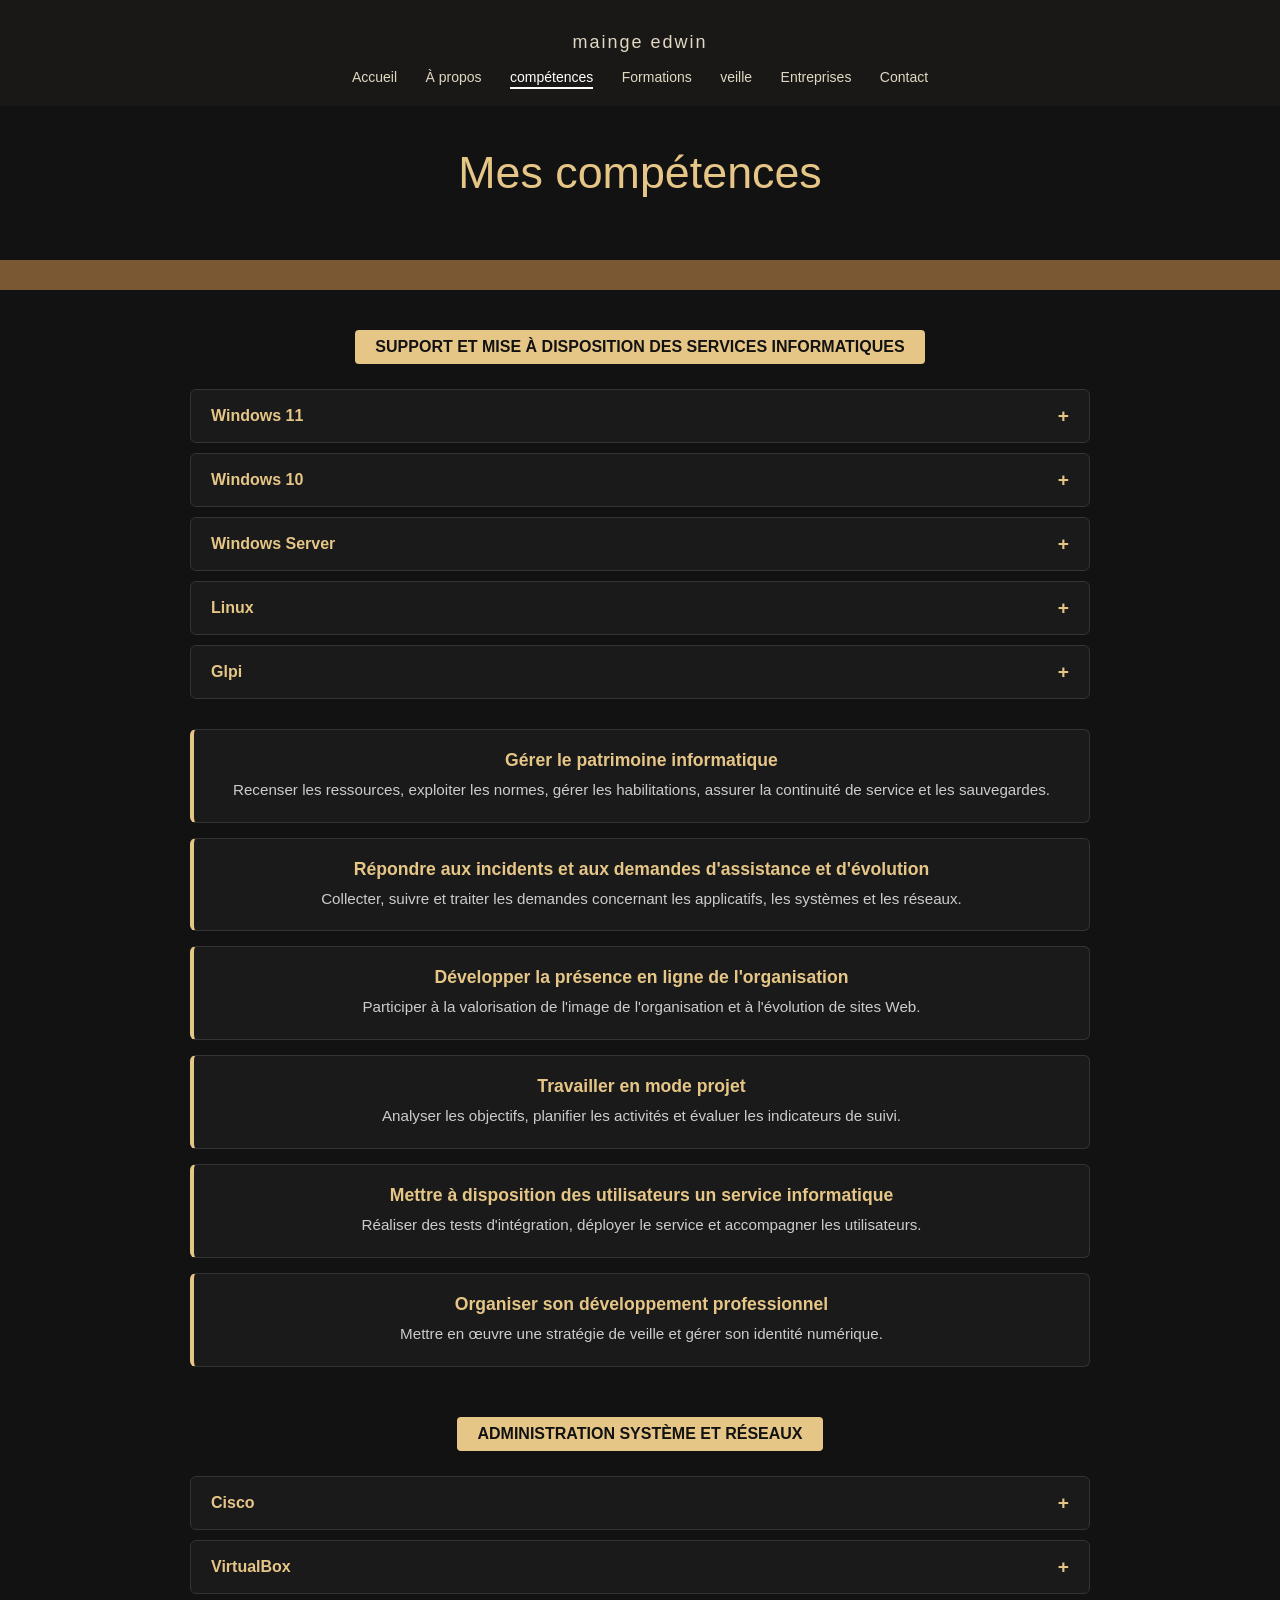
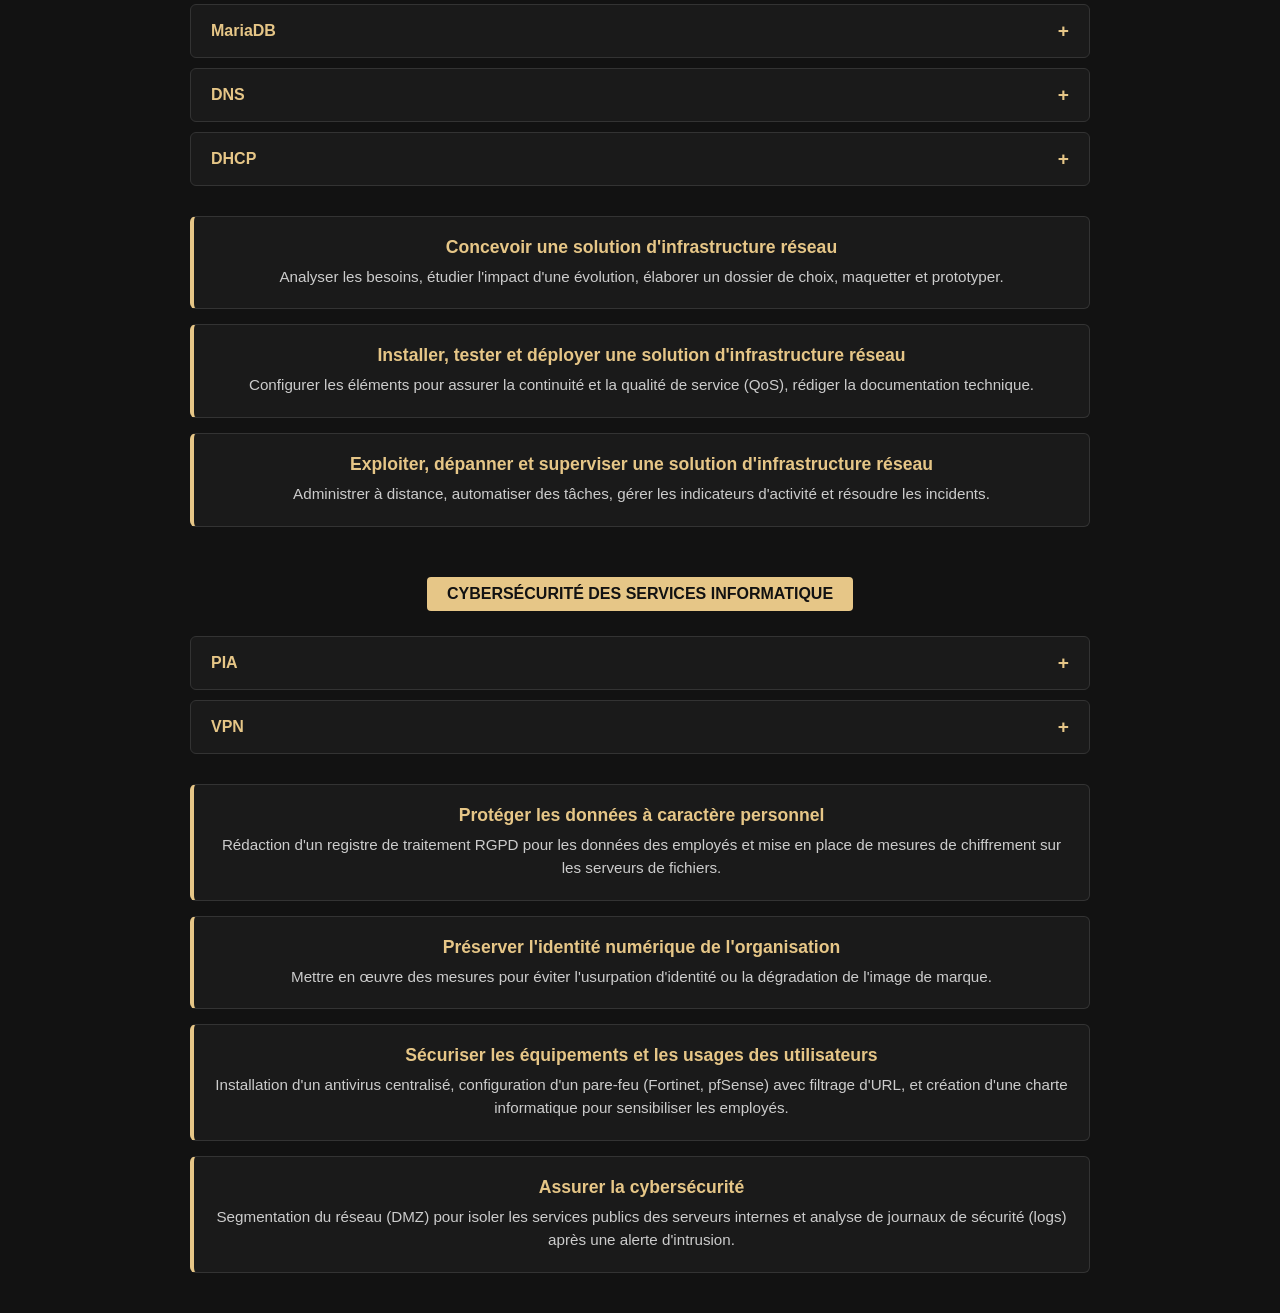
==== commit 2f8b8d45: "Update competences.html" ====
--- a/competences.html
+++ b/competences.html
@@ -3,10 +3,10 @@
 <head>
     <meta charset="UTF-8">
     <meta name="viewport" content="width=device-width, initial-scale=1.0">
-    <title>Compétences - Edwin Mainge</title>
+    <title>Mes Compétences - Edwin Mainge</title>
     <link rel="stylesheet" href="style.css">
 </head>
-<body style="background-color: #121212; color: #ffffff;">
+<body style="background-color: #121212; color: #ffffff; font-family: sans-serif; margin: 0; padding: 0;">
 
     <!-- En-tête -->
     <header class="site-header">
@@ -23,52 +23,229 @@
     </header>
 
     <!-- Titre Principal -->
-    <section class="skills-hero">
-        <h2>Compétences</h2>
+    <section class="skills-hero" style="text-align: center; padding: 40px 20px 20px 20px;">
+        <h2 style="font-size: 2.8rem; color: #e6c687; font-weight: normal; margin: 0;">Mes compétences</h2>
     </section>
 
     <div class="divider-banner"></div>
 
-    <!-- Section Compétences (Les 6 blocs BTS SIO) -->
-    <section style="max-width: 900px; margin: 40px auto; padding: 0 20px;">
-        
-        <!-- Bloc 1 -->
-        <div style="background-color: #1a1a1a; border: 1px solid #333333; border-left: 4px solid #e6c687; border-radius: 8px; padding: 25px; margin-bottom: 20px; text-align: left;">
-            <h3 style="color: #e6c687 !important; font-size: 1.3rem; margin-bottom: 8px; font-weight: bold;">Gérer le patrimoine informatique</h3>
-            <p style="color: #cccccc !important; font-size: 0.95rem; line-height: 1.6; margin: 0;">Recenser les ressources, exploiter les normes, gérer les habilitations, assurer la continuité de service et les sauvegardes.</p>
-        </div>
-
-        <!-- Bloc 2 -->
-        <div style="background-color: #1a1a1a; border: 1px solid #333333; border-left: 4px solid #e6c687; border-radius: 8px; padding: 25px; margin-bottom: 20px; text-align: left;">
-            <h3 style="color: #e6c687 !important; font-size: 1.3rem; margin-bottom: 8px; font-weight: bold;">Répondre aux incidents et aux demandes d'assistance et d'évolution</h3>
-            <p style="color: #cccccc !important; font-size: 0.95rem; line-height: 1.6; margin: 0;">Collecter, suivre et traiter les demandes concernant les applicatifs, les systèmes et les réseaux.</p>
-        </div>
-
-        <!-- Bloc 3 -->
-        <div style="background-color: #1a1a1a; border: 1px solid #333333; border-left: 4px solid #e6c687; border-radius: 8px; padding: 25px; margin-bottom: 20px; text-align: left;">
-            <h3 style="color: #e6c687 !important; font-size: 1.3rem; margin-bottom: 8px; font-weight: bold;">Développer la présence en ligne de l'organisation</h3>
-            <p style="color: #cccccc !important; font-size: 0.95rem; line-height: 1.6; margin: 0;">Participer à la valorisation de l'image de l'organisation et à l'évolution de sites Web.</p>
-        </div>
-
-        <!-- Bloc 4 -->
-        <div style="background-color: #1a1a1a; border: 1px solid #333333; border-left: 4px solid #e6c687; border-radius: 8px; padding: 25px; margin-bottom: 20px; text-align: left;">
-            <h3 style="color: #e6c687 !important; font-size: 1.3rem; margin-bottom: 8px; font-weight: bold;">Travailler en mode projet</h3>
-            <p style="color: #cccccc !important; font-size: 0.95rem; line-height: 1.6; margin: 0;">Analyser les objectifs, planifier les activités et évaluer les indicateurs de suivi.</p>
-        </div>
-
-        <!-- Bloc 5 -->
-        <div style="background-color: #1a1a1a; border: 1px solid #333333; border-left: 4px solid #e6c687; border-radius: 8px; padding: 25px; margin-bottom: 20px; text-align: left;">
-            <h3 style="color: #e6c687 !important; font-size: 1.3rem; margin-bottom: 8px; font-weight: bold;">Mettre en disposition des services informatiques</h3>
-            <p style="color: #cccccc !important; font-size: 0.95rem; line-height: 1.6; margin: 0;">Déployer des services, concevoir une solution d'infrastructure réseau/système et accompagner les utilisateurs dans le changement.</p>
-        </div>
-
-        <!-- Bloc 6 -->
-        <div style="background-color: #1a1a1a; border: 1px solid #333333; border-left: 4px solid #e6c687; border-radius: 8px; padding: 25px; margin-bottom: 20px; text-align: left;">
-            <h3 style="color: #e6c687 !important; font-size: 1.3rem; margin-bottom: 8px; font-weight: bold;">Organiser son développement professionnel</h3>
-            <p style="color: #cccccc !important; font-size: 0.95rem; line-height: 1.6; margin: 0;">Mettre en place une veille technologique, gérer son identité numérique et développer son réseau professionnel.</p>
-        </div>
-
-    </section>
+    <main style="max-width: 900px; margin: 40px auto; padding: 0 20px;">
+
+        <!-- CATEGORIE 1 -->
+        <div style="text-align: center; margin-bottom: 25px;">
+            <span style="display: inline-block; background-color: #e6c687; color: #121212; font-weight: bold; font-size: 1rem; padding: 8px 20px; border-radius: 4px; text-transform: uppercase;">
+                Support et mise à disposition des services informatiques
+            </span>
+        </div>
+
+        <!-- Accordéons Catégorie 1 -->
+        <div class="accordion-group" style="margin-bottom: 30px;">
+            <details style="background-color: #1a1a1a; border: 1px solid #333; border-radius: 6px; margin-bottom: 10px;">
+                <summary style="padding: 15px 20px; color: #e6c687; font-weight: bold; cursor: pointer; display: flex; justify-content: space-between; align-items: center; list-style: none;">
+                    Windows 11 <span style="font-size: 1.2rem; color: #e6c687;">+</span>
+                </summary>
+                <div style="padding: 15px 20px; color: #cccccc; border-top: 1px solid #333; font-size: 0.95rem; line-height: 1.5;">
+                    Compétence acquise via l'expérience personnelle et la virtualisation, gestion de comptes, configuration système.
+                </div>
+            </details>
+
+            <details style="background-color: #1a1a1a; border: 1px solid #333; border-radius: 6px; margin-bottom: 10px;">
+                <summary style="padding: 15px 20px; color: #e6c687; font-weight: bold; cursor: pointer; display: flex; justify-content: space-between; align-items: center; list-style: none;">
+                    Windows 10 <span style="font-size: 1.2rem; color: #e6c687;">+</span>
+                </summary>
+                <div style="padding: 15px 20px; color: #cccccc; border-top: 1px solid #333; font-size: 0.95rem; line-height: 1.5;">
+                    Expérience personnelle et en environnement de test. Installation, configuration système, gestion des comptes utilisateurs et dépannage.
+                </div>
+            </details>
+
+            <details style="background-color: #1a1a1a; border: 1px solid #333; border-radius: 6px; margin-bottom: 10px;">
+                <summary style="padding: 15px 20px; color: #e6c687; font-weight: bold; cursor: pointer; display: flex; justify-content: space-between; align-items: center; list-style: none;">
+                    Windows Server <span style="font-size: 1.2rem; color: #e6c687;">+</span>
+                </summary>
+                <div style="padding: 15px 20px; color: #cccccc; border-top: 1px solid #333; font-size: 0.95rem; line-height: 1.5;">
+                    Compétence acquise en BTS SIO SISR via des TP et projets. Installation et configuration de services AD et DHCP sur des VM.
+                </div>
+            </details>
+
+            <details style="background-color: #1a1a1a; border: 1px solid #333; border-radius: 6px; margin-bottom: 10px;">
+                <summary style="padding: 15px 20px; color: #e6c687; font-weight: bold; cursor: pointer; display: flex; justify-content: space-between; align-items: center; list-style: none;">
+                    Linux <span style="font-size: 1.2rem; color: #e6c687;">+</span>
+                </summary>
+                <div style="padding: 15px 20px; color: #cccccc; border-top: 1px solid #333; font-size: 0.95rem; line-height: 1.5;">
+                    Autoformation et BTS : installation/configuration sur Debian, Arch Linux et Ubuntu. Expérience sur dual boot et environnements virtualisés.
+                </div>
+            </details>
+
+            <details style="background-color: #1a1a1a; border: 1px solid #333; border-radius: 6px; margin-bottom: 10px;">
+                <summary style="padding: 15px 20px; color: #e6c687; font-weight: bold; cursor: pointer; display: flex; justify-content: space-between; align-items: center; list-style: none;">
+                    Glpi <span style="font-size: 1.2rem; color: #e6c687;">+</span>
+                </summary>
+                <div style="padding: 15px 20px; color: #cccccc; border-top: 1px solid #333; font-size: 0.95rem; line-height: 1.5;">
+                    Manipulation dans des environnements de TP. Création de comptes, groupes, stratégies de sécurité et GPO.
+                </div>
+            </details>
+        </div>
+
+        <!-- Blocs d'activité Référentiel SIO 1 -->
+        <div style="display: flex; flex-direction: column; gap: 15px; margin-bottom: 50px;">
+            <div style="background-color: #1a1a1a; border: 1px solid #333; border-left: 4px solid #e6c687; border-radius: 6px; padding: 20px;">
+                <h3 style="color: #e6c687; margin: 0 0 8px 0; font-size: 1.1rem; font-weight: bold;">Gérer le patrimoine informatique</h3>
+                <p style="color: #cccccc; margin: 0; font-size: 0.95rem; line-height: 1.5;">Recenser les ressources, exploiter les normes, gérer les habilitations, assurer la continuité de service et les sauvegardes.</p>
+            </div>
+
+            <div style="background-color: #1a1a1a; border: 1px solid #333; border-left: 4px solid #e6c687; border-radius: 6px; padding: 20px;">
+                <h3 style="color: #e6c687; margin: 0 0 8px 0; font-size: 1.1rem; font-weight: bold;">Répondre aux incidents et aux demandes d'assistance et d'évolution</h3>
+                <p style="color: #cccccc; margin: 0; font-size: 0.95rem; line-height: 1.5;">Collecter, suivre et traiter les demandes concernant les applicatifs, les systèmes et les réseaux.</p>
+            </div>
+
+            <div style="background-color: #1a1a1a; border: 1px solid #333; border-left: 4px solid #e6c687; border-radius: 6px; padding: 20px;">
+                <h3 style="color: #e6c687; margin: 0 0 8px 0; font-size: 1.1rem; font-weight: bold;">Développer la présence en ligne de l'organisation</h3>
+                <p style="color: #cccccc; margin: 0; font-size: 0.95rem; line-height: 1.5;">Participer à la valorisation de l'image de l'organisation et à l'évolution de sites Web.</p>
+            </div>
+
+            <div style="background-color: #1a1a1a; border: 1px solid #333; border-left: 4px solid #e6c687; border-radius: 6px; padding: 20px;">
+                <h3 style="color: #e6c687; margin: 0 0 8px 0; font-size: 1.1rem; font-weight: bold;">Travailler en mode projet</h3>
+                <p style="color: #cccccc; margin: 0; font-size: 0.95rem; line-height: 1.5;">Analyser les objectifs, planifier les activités et évaluer les indicateurs de suivi.</p>
+            </div>
+
+            <div style="background-color: #1a1a1a; border: 1px solid #333; border-left: 4px solid #e6c687; border-radius: 6px; padding: 20px;">
+                <h3 style="color: #e6c687; margin: 0 0 8px 0; font-size: 1.1rem; font-weight: bold;">Mettre à disposition des utilisateurs un service informatique</h3>
+                <p style="color: #cccccc; margin: 0; font-size: 0.95rem; line-height: 1.5;">Réaliser des tests d'intégration, déployer le service et accompagner les utilisateurs.</p>
+            </div>
+
+            <div style="background-color: #1a1a1a; border: 1px solid #333; border-left: 4px solid #e6c687; border-radius: 6px; padding: 20px;">
+                <h3 style="color: #e6c687; margin: 0 0 8px 0; font-size: 1.1rem; font-weight: bold;">Organiser son développement professionnel</h3>
+                <p style="color: #cccccc; margin: 0; font-size: 0.95rem; line-height: 1.5;">Mettre en œuvre une stratégie de veille et gérer son identité numérique.</p>
+            </div>
+        </div>
+
+
+        <!-- CATEGORIE 2 -->
+        <div style="text-align: center; margin-bottom: 25px;">
+            <span style="display: inline-block; background-color: #e6c687; color: #121212; font-weight: bold; font-size: 1rem; padding: 8px 20px; border-radius: 4px; text-transform: uppercase;">
+                Administration Système et Réseaux
+            </span>
+        </div>
+
+        <!-- Accordéons Catégorie 2 -->
+        <div class="accordion-group" style="margin-bottom: 30px;">
+            <details style="background-color: #1a1a1a; border: 1px solid #333; border-radius: 6px; margin-bottom: 10px;">
+                <summary style="padding: 15px 20px; color: #e6c687; font-weight: bold; cursor: pointer; display: flex; justify-content: space-between; align-items: center; list-style: none;">
+                    Cisco <span style="font-size: 1.2rem; color: #e6c687;">+</span>
+                </summary>
+                <div style="padding: 15px 20px; color: #cccccc; border-top: 1px solid #333; font-size: 0.95rem; line-height: 1.5;">
+                    TP sur Packet Tracer en BTS SIO SISR : configuration de routeurs, VLAN, adressage IP, routage statique/dynamique.
+                </div>
+            </details>
+
+            <details style="background-color: #1a1a1a; border: 1px solid #333; border-radius: 6px; margin-bottom: 10px;">
+                <summary style="padding: 15px 20px; color: #e6c687; font-weight: bold; cursor: pointer; display: flex; justify-content: space-between; align-items: center; list-style: none;">
+                    VirtualBox <span style="font-size: 1.2rem; color: #e6c687;">+</span>
+                </summary>
+                <div style="padding: 15px 20px; color: #cccccc; border-top: 1px solid #333; font-size: 0.95rem; line-height: 1.5;">
+                    Utilisé pour la virtualisation d'environnements Windows/Linux lors de projets personnels et en TP.
+                </div>
+            </details>
+
+            <details style="background-color: #1a1a1a; border: 1px solid #333; border-radius: 6px; margin-bottom: 10px;">
+                <summary style="padding: 15px 20px; color: #e6c687; font-weight: bold; cursor: pointer; display: flex; justify-content: space-between; align-items: center; list-style: none;">
+                    MariaDB <span style="font-size: 1.2rem; color: #e6c687;">+</span>
+                </summary>
+                <div style="padding: 15px 20px; color: #cccccc; border-top: 1px solid #333; font-size: 0.95rem; line-height: 1.5;">
+                    Manipulation via projets Web et TP SQL. Création de bases de données, gestion des utilisateurs, sécurisation.
+                </div>
+            </details>
+
+            <details style="background-color: #1a1a1a; border: 1px solid #333; border-radius: 6px; margin-bottom: 10px;">
+                <summary style="padding: 15px 20px; color: #e6c687; font-weight: bold; cursor: pointer; display: flex; justify-content: space-between; align-items: center; list-style: none;">
+                    DNS <span style="font-size: 1.2rem; color: #e6c687;">+</span>
+                </summary>
+                <div style="padding: 15px 20px; color: #cccccc; border-top: 1px solid #333; font-size: 0.95rem; line-height: 1.5;">
+                    TP BTS : configuration de zones DNS, résolution de noms, intégration avec Active Directory.
+                </div>
+            </details>
+
+            <details style="background-color: #1a1a1a; border: 1px solid #333; border-radius: 6px; margin-bottom: 10px;">
+                <summary style="padding: 15px 20px; color: #e6c687; font-weight: bold; cursor: pointer; display: flex; justify-content: space-between; align-items: center; list-style: none;">
+                    DHCP <span style="font-size: 1.2rem; color: #e6c687;">+</span>
+                </summary>
+                <div style="padding: 15px 20px; color: #cccccc; border-top: 1px solid #333; font-size: 0.95rem; line-height: 1.5;">
+                    Mis en place sur Windows Server et Debian en TP pour l'attribution automatique d'adresses IP.
+                </div>
+            </details>
+        </div>
+
+        <!-- Blocs d'activité Référentiel SIO 2 -->
+        <div style="display: flex; flex-direction: column; gap: 15px; margin-bottom: 50px;">
+            <div style="background-color: #1a1a1a; border: 1px solid #333; border-left: 4px solid #e6c687; border-radius: 6px; padding: 20px;">
+                <h3 style="color: #e6c687; margin: 0 0 8px 0; font-size: 1.1rem; font-weight: bold;">Concevoir une solution d'infrastructure réseau</h3>
+                <p style="color: #cccccc; margin: 0; font-size: 0.95rem; line-height: 1.5;">Analyser les besoins, étudier l'impact d'une évolution, élaborer un dossier de choix, maquetter et prototyper.</p>
+            </div>
+
+            <div style="background-color: #1a1a1a; border: 1px solid #333; border-left: 4px solid #e6c687; border-radius: 6px; padding: 20px;">
+                <h3 style="color: #e6c687; margin: 0 0 8px 0; font-size: 1.1rem; font-weight: bold;">Installer, tester et déployer une solution d'infrastructure réseau</h3>
+                <p style="color: #cccccc; margin: 0; font-size: 0.95rem; line-height: 1.5;">Configurer les éléments pour assurer la continuité et la qualité de service (QoS), rédiger la documentation technique.</p>
+            </div>
+
+            <div style="background-color: #1a1a1a; border: 1px solid #333; border-left: 4px solid #e6c687; border-radius: 6px; padding: 20px;">
+                <h3 style="color: #e6c687; margin: 0 0 8px 0; font-size: 1.1rem; font-weight: bold;">Exploiter, dépanner et superviser une solution d'infrastructure réseau</h3>
+                <p style="color: #cccccc; margin: 0; font-size: 0.95rem; line-height: 1.5;">Administrer à distance, automatiser des tâches, gérer les indicateurs d'activité et résoudre les incidents.</p>
+            </div>
+        </div>
+
+
+        <!-- CATEGORIE 3 -->
+        <div style="text-align: center; margin-bottom: 25px;">
+            <span style="display: inline-block; background-color: #e6c687; color: #121212; font-weight: bold; font-size: 1rem; padding: 8px 20px; border-radius: 4px; text-transform: uppercase;">
+                Cybersécurité des services informatique
+            </span>
+        </div>
+
+        <!-- Accordéons Catégorie 3 -->
+        <div class="accordion-group" style="margin-bottom: 30px;">
+            <details style="background-color: #1a1a1a; border: 1px solid #333; border-radius: 6px; margin-bottom: 10px;">
+                <summary style="padding: 15px 20px; color: #e6c687; font-weight: bold; cursor: pointer; display: flex; justify-content: space-between; align-items: center; list-style: none;">
+                    PIA <span style="font-size: 1.2rem; color: #e6c687;">+</span>
+                </summary>
+                <div style="padding: 15px 20px; color: #cccccc; border-top: 1px solid #333; font-size: 0.95rem; line-height: 1.5;">
+                    Réalisation d'une analyse d'impact (PIA) en environnement de TP pour évaluer et sécuriser le traitement des données personnelles.
+                </div>
+            </details>
+
+            <details style="background-color: #1a1a1a; border: 1px solid #333; border-radius: 6px; margin-bottom: 10px;">
+                <summary style="padding: 15px 20px; color: #e6c687; font-weight: bold; cursor: pointer; display: flex; justify-content: space-between; align-items: center; list-style: none;">
+                    VPN <span style="font-size: 1.2rem; color: #e6c687;">+</span>
+                </summary>
+                <div style="padding: 15px 20px; color: #cccccc; border-top: 1px solid #333; font-size: 0.95rem; line-height: 1.5;">
+                    Mise en place d'un VPN simple pour un projet personnel. Concepts abordés : chiffrement, tunnels, sécurité réseau.
+                </div>
+            </details>
+        </div>
+
+        <!-- Blocs d'activité Référentiel SIO 3 -->
+        <div style="display: flex; flex-direction: column; gap: 15px; margin-bottom: 30px;">
+            <div style="background-color: #1a1a1a; border: 1px solid #333; border-left: 4px solid #e6c687; border-radius: 6px; padding: 20px;">
+                <h3 style="color: #e6c687; margin: 0 0 8px 0; font-size: 1.1rem; font-weight: bold;">Protéger les données à caractère personnel</h3>
+                <p style="color: #cccccc; margin: 0; font-size: 0.95rem; line-height: 1.5;">Rédaction d'un registre de traitement RGPD pour les données des employés et mise en place de mesures de chiffrement sur les serveurs de fichiers.</p>
+            </div>
+
+            <div style="background-color: #1a1a1a; border: 1px solid #333; border-left: 4px solid #e6c687; border-radius: 6px; padding: 20px;">
+                <h3 style="color: #e6c687; margin: 0 0 8px 0; font-size: 1.1rem; font-weight: bold;">Préserver l'identité numérique de l'organisation</h3>
+                <p style="color: #cccccc; margin: 0; font-size: 0.95rem; line-height: 1.5;">Mettre en œuvre des mesures pour éviter l'usurpation d'identité ou la dégradation de l'image de marque.</p>
+            </div>
+
+            <div style="background-color: #1a1a1a; border: 1px solid #333; border-left: 4px solid #e6c687; border-radius: 6px; padding: 20px;">
+                <h3 style="color: #e6c687; margin: 0 0 8px 0; font-size: 1.1rem; font-weight: bold;">Sécuriser les équipements et les usages des utilisateurs</h3>
+                <p style="color: #cccccc; margin: 0; font-size: 0.95rem; line-height: 1.5;">Installation d'un antivirus centralisé, configuration d'un pare-feu (Fortinet, pfSense) avec filtrage d'URL, et création d'une charte informatique pour sensibiliser les employés.</p>
+            </div>
+
+            <div style="background-color: #1a1a1a; border: 1px solid #333; border-left: 4px solid #e6c687; border-radius: 6px; padding: 20px;">
+                <h3 style="color: #e6c687; margin: 0 0 8px 0; font-size: 1.1rem; font-weight: bold;">Assurer la cybersécurité</h3>
+                <p style="color: #cccccc; margin: 0; font-size: 0.95rem; line-height: 1.5;">Segmentation du réseau (DMZ) pour isoler les services publics des serveurs internes et analyse de journaux de sécurité (logs) après une alerte d'intrusion.</p>
+            </div>
+        </div>
+
+    </main>
 
 </body>
 </html>
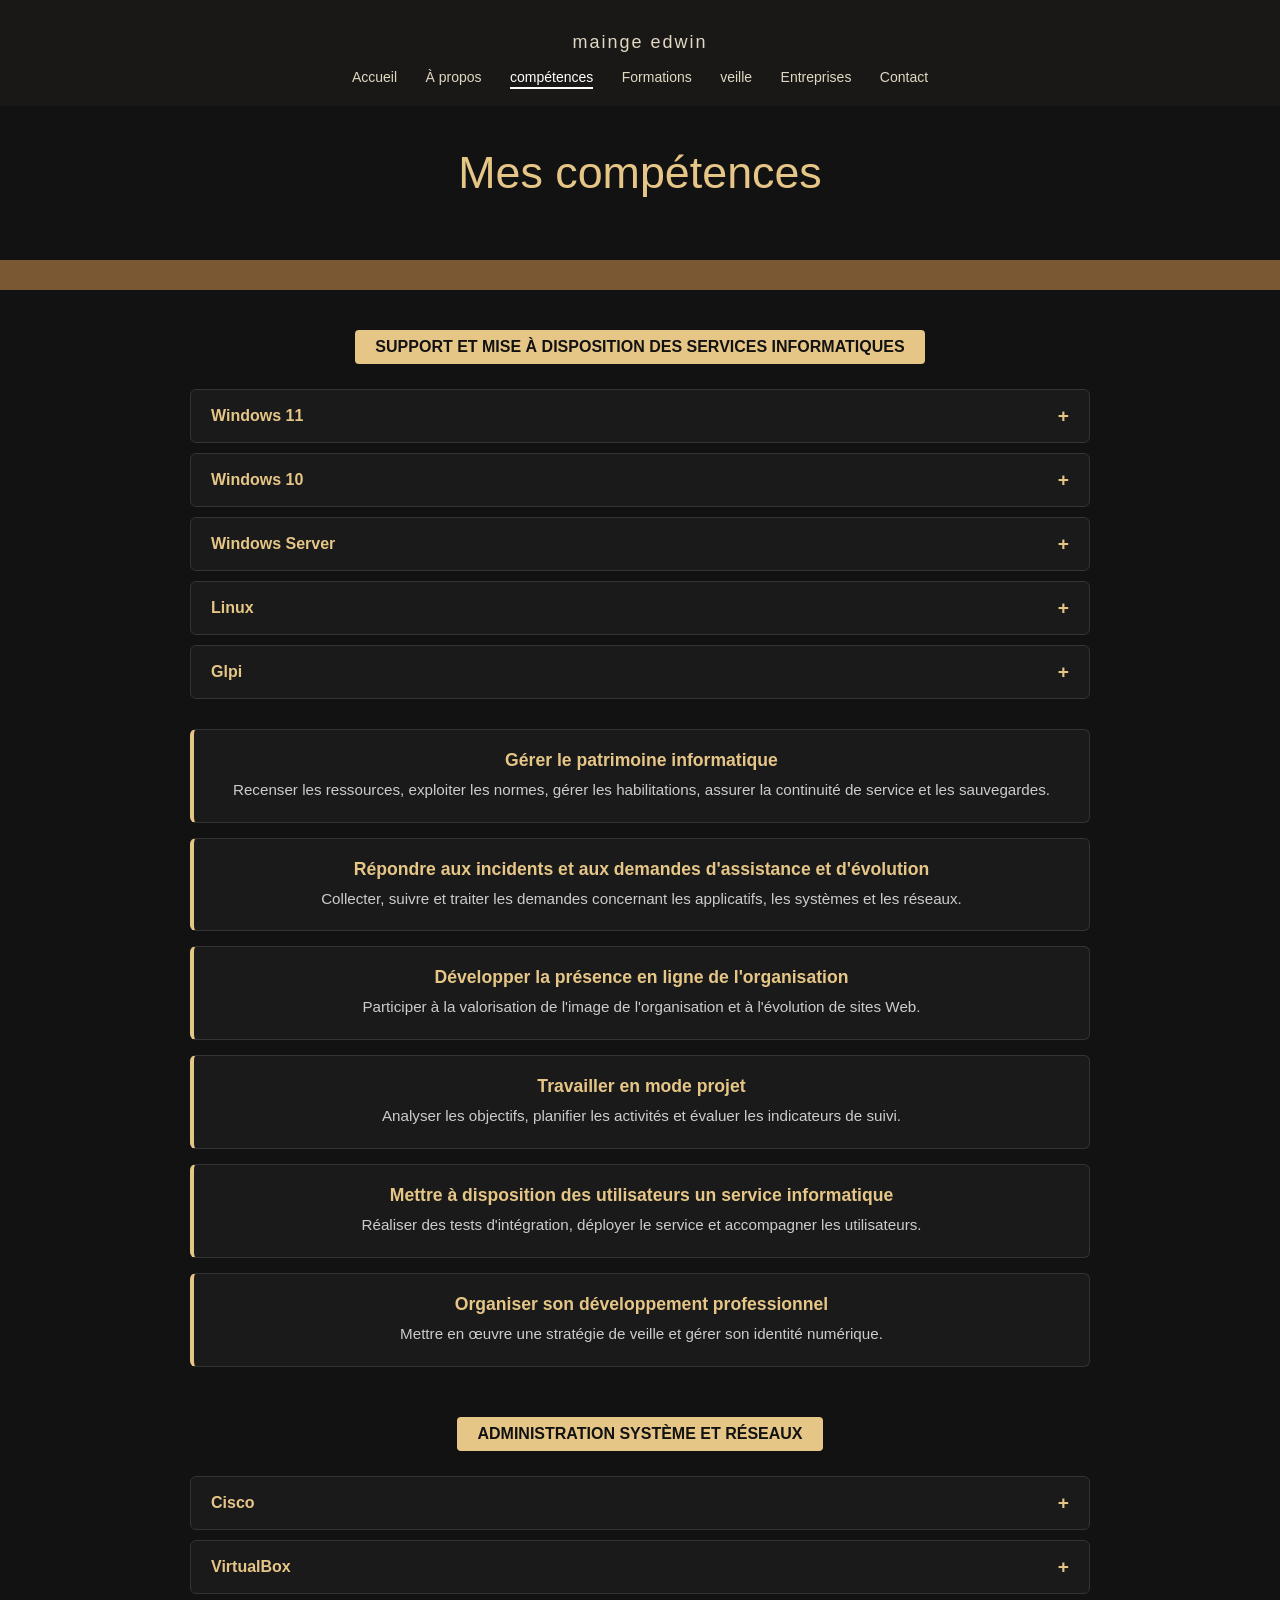
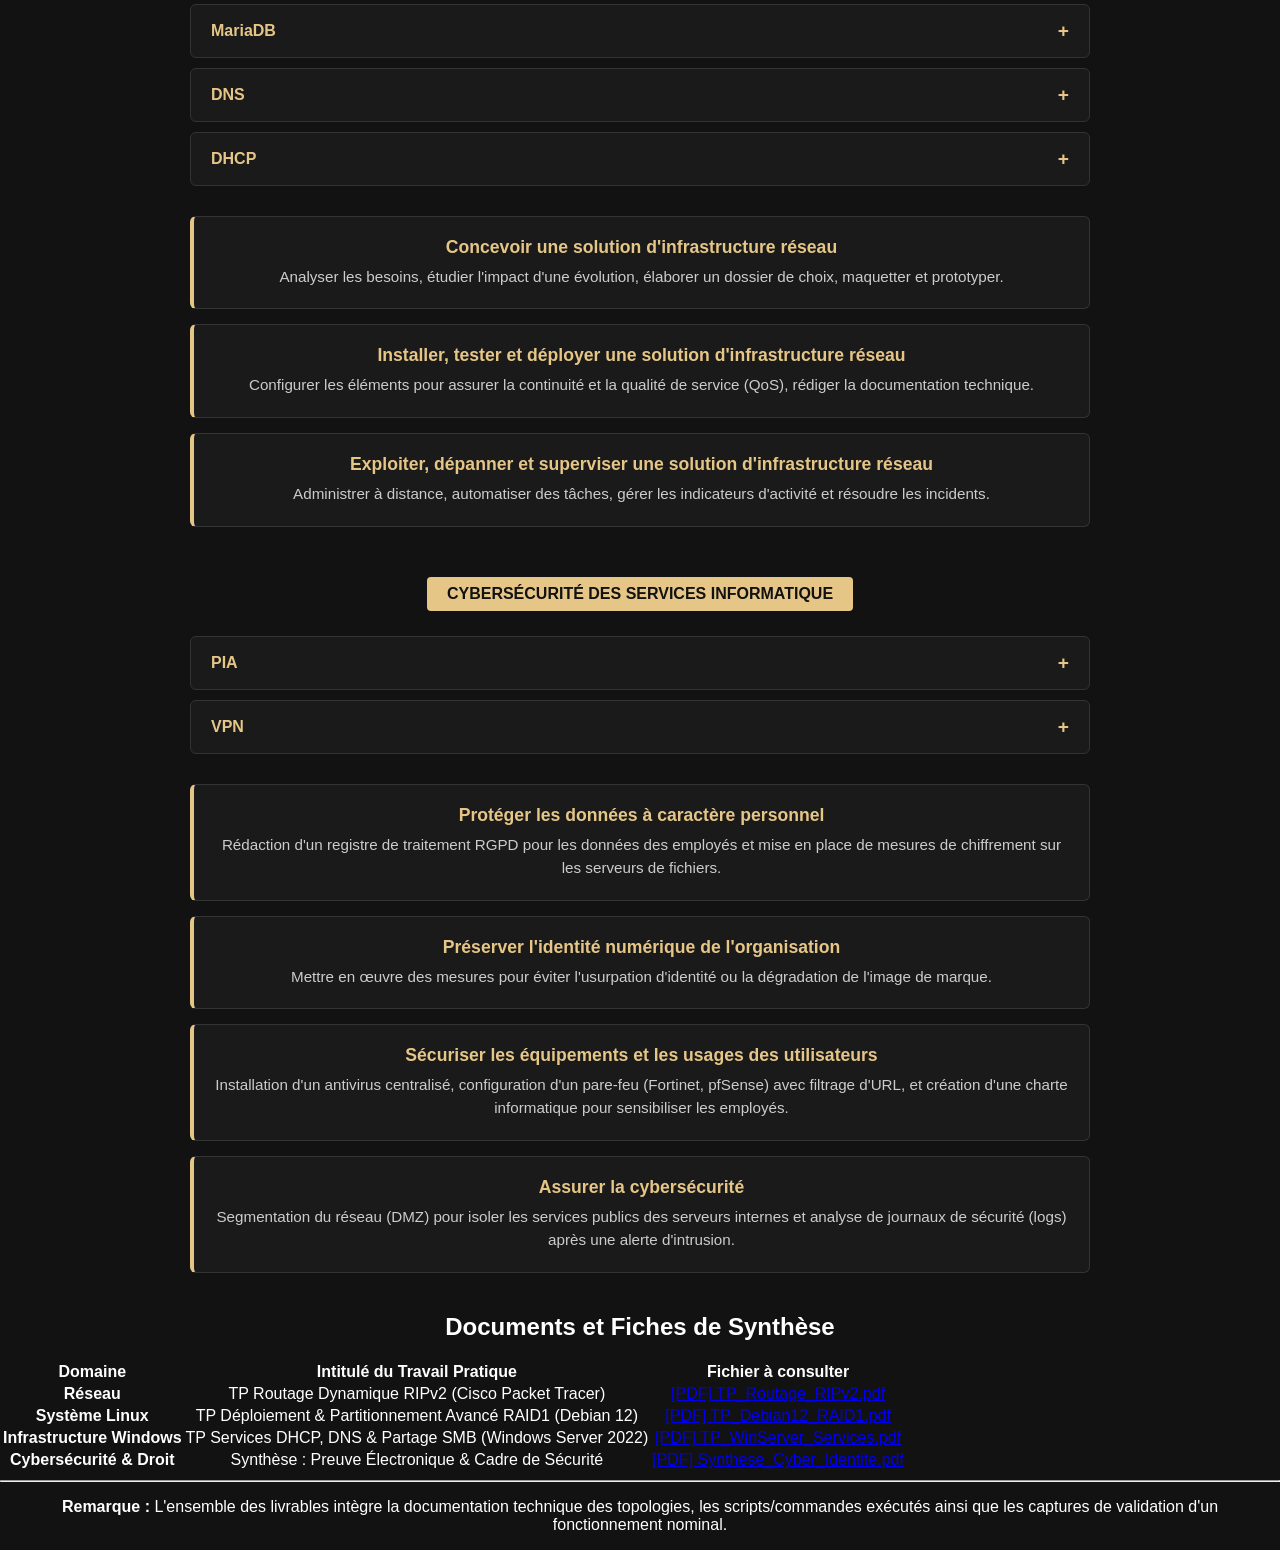
==== commit 8684f19a: "Update competences.html" ====
--- a/competences.html
+++ b/competences.html
@@ -246,6 +246,46 @@
         </div>
 
     </main>
-
+<section id="documents">
+  <h2>Documents et Fiches de Synthèse</h2>
+  
+  <table>
+    <thead>
+      <tr>
+        <th>Domaine</th>
+        <th>Intitulé du Travail Pratique</th>
+        <th>Fichier à consulter</th>
+      </tr>
+    </thead>
+    <tbody>
+      <tr>
+        <td><strong>Réseau</strong></td>
+        <td>TP Routage Dynamique RIPv2 (Cisco Packet Tracer)</td>
+        <td><a href="docs/TP_Routage_RIPv2.pdf" target="_blank">[PDF] TP_Routage_RIPv2.pdf</a></td>
+      </tr>
+      <tr>
+        <td><strong>Système Linux</strong></td>
+        <td>TP Déploiement & Partitionnement Avancé RAID1 (Debian 12)</td>
+        <td><a href="docs/TP_Debian12_RAID1.pdf" target="_blank">[PDF] TP_Debian12_RAID1.pdf</a></td>
+      </tr>
+      <tr>
+        <td><strong>Infrastructure Windows</strong></td>
+        <td>TP Services DHCP, DNS & Partage SMB (Windows Server 2022)</td>
+        <td><a href="docs/TP_WinServer_Services.pdf" target="_blank">[PDF] TP_WinServer_Services.pdf</a></td>
+      </tr>
+      <tr>
+        <td><strong>Cybersécurité & Droit</strong></td>
+        <td>Synthèse : Preuve Électronique & Cadre de Sécurité</td>
+        <td><a href="docs/Synthese_Cyber_Identite.pdf" target="_blank">[PDF] Synthese_Cyber_Identite.pdf</a></td>
+      </tr>
+    </tbody>
+  </table>
+
+  <hr>
+
+  <blockquote>
+    <p><strong>Remarque :</strong> L'ensemble des livrables intègre la documentation technique des topologies, les scripts/commandes exécutés ainsi que les captures de validation d'un fonctionnement nominal.</p>
+  </blockquote>
+</section>
 </body>
 </html>
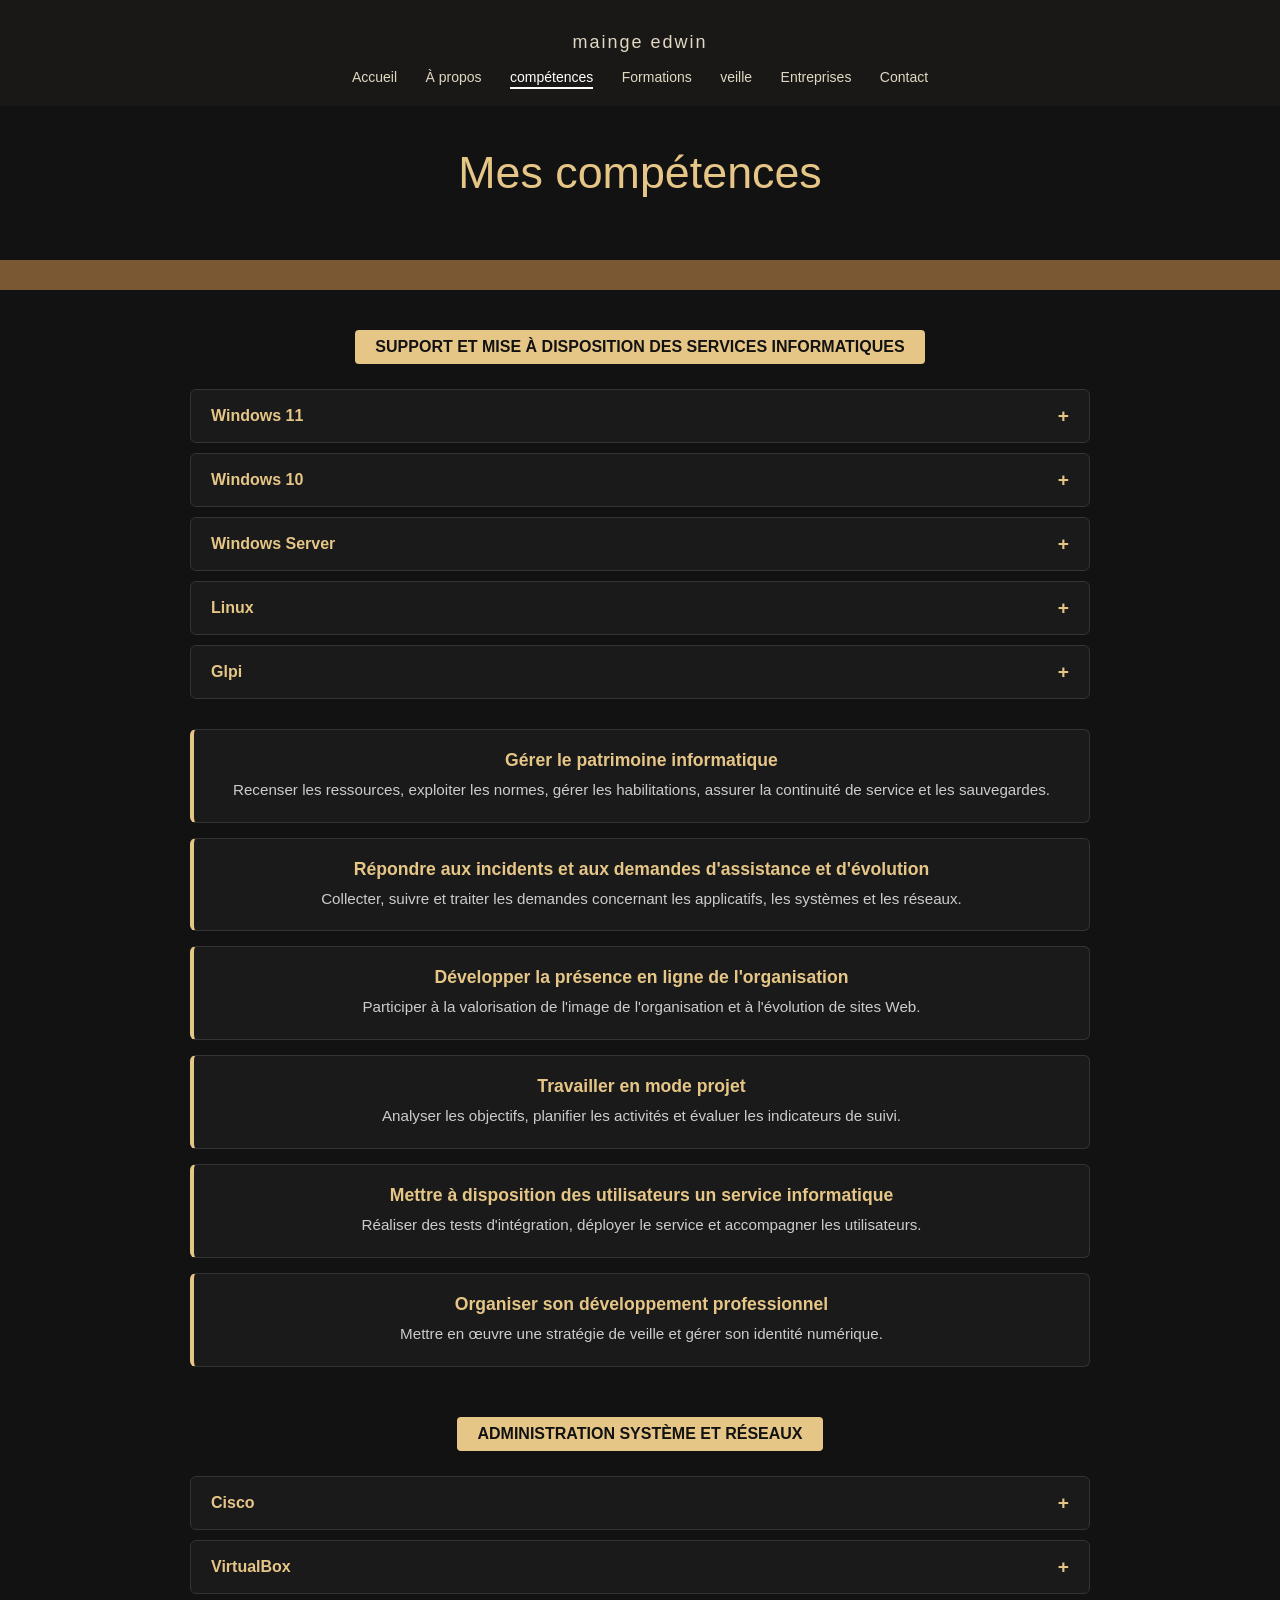
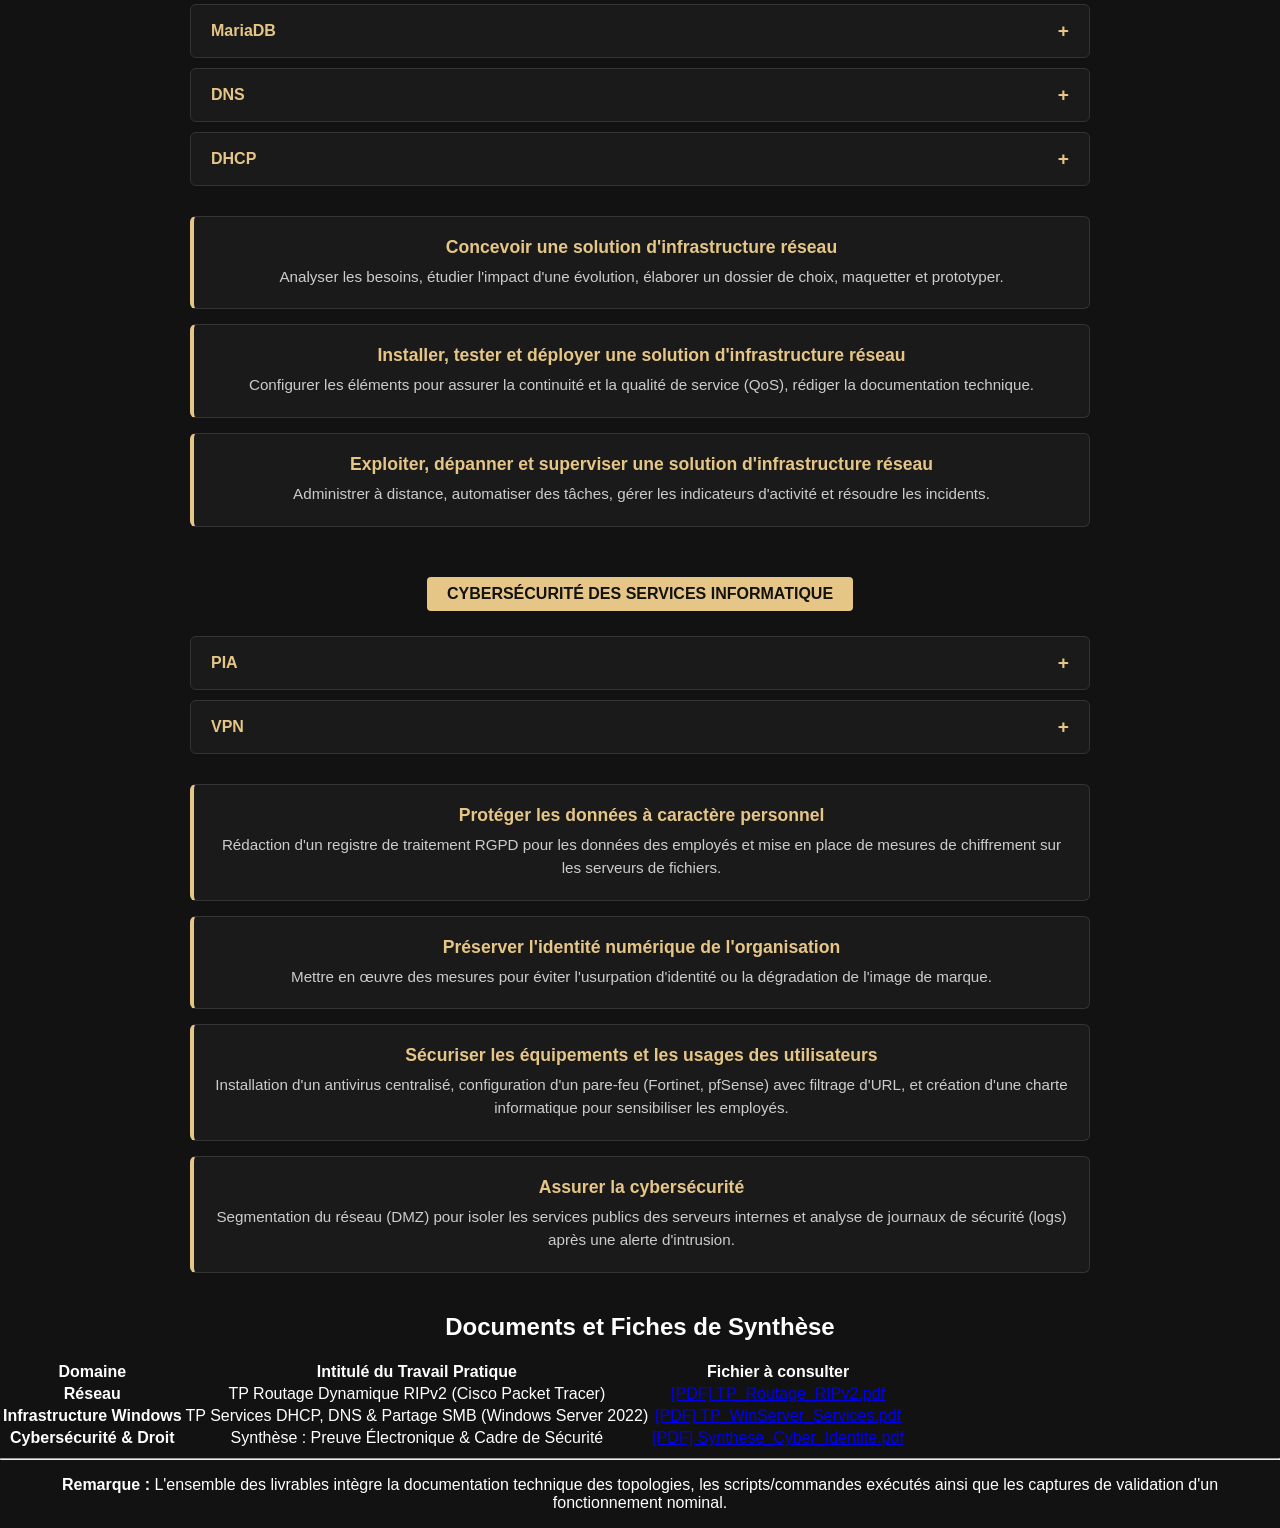
==== commit e8df9122: "Update competences.html" ====
--- a/competences.html
+++ b/competences.html
@@ -264,11 +264,6 @@
         <td><a href="docs/TP_Routage_RIPv2.pdf" target="_blank">[PDF] TP_Routage_RIPv2.pdf</a></td>
       </tr>
       <tr>
-        <td><strong>Système Linux</strong></td>
-        <td>TP Déploiement & Partitionnement Avancé RAID1 (Debian 12)</td>
-        <td><a href="docs/TP_Debian12_RAID1.pdf" target="_blank">[PDF] TP_Debian12_RAID1.pdf</a></td>
-      </tr>
-      <tr>
         <td><strong>Infrastructure Windows</strong></td>
         <td>TP Services DHCP, DNS & Partage SMB (Windows Server 2022)</td>
         <td><a href="docs/TP_WinServer_Services.pdf" target="_blank">[PDF] TP_WinServer_Services.pdf</a></td>
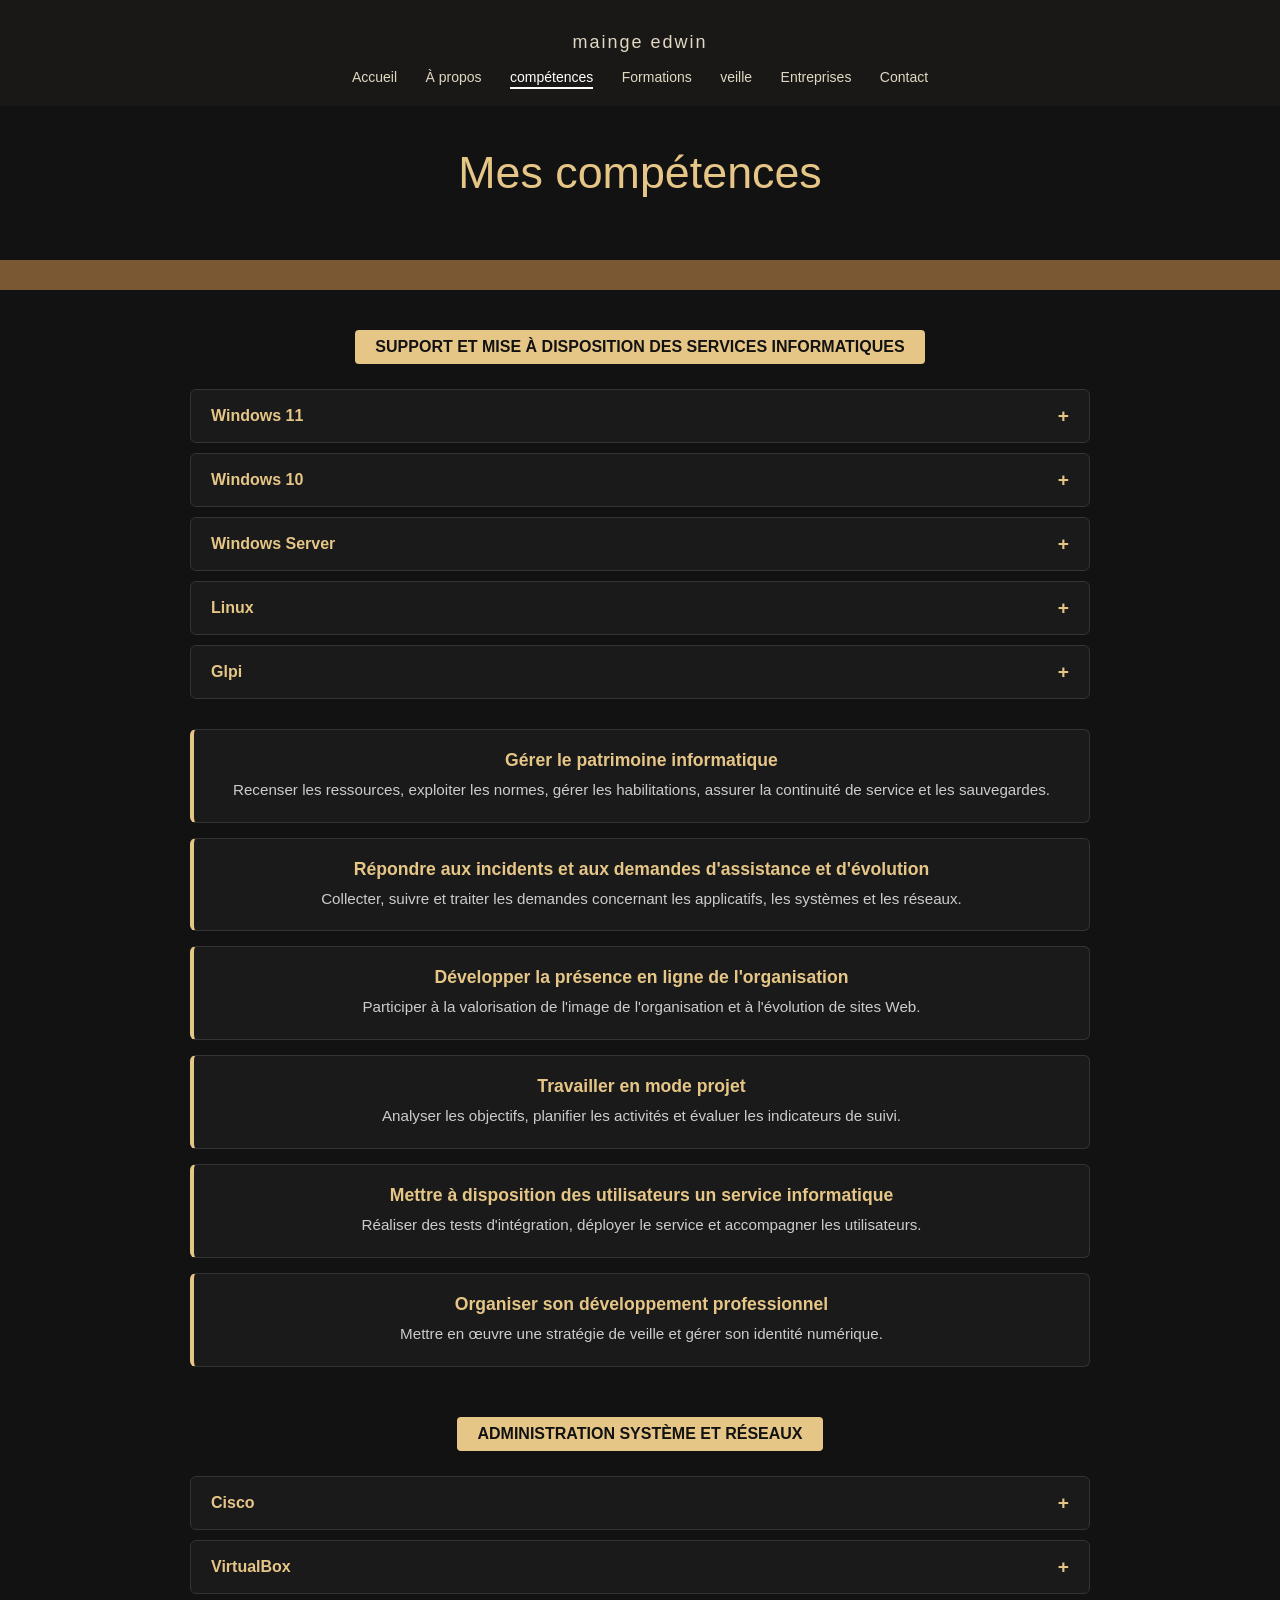
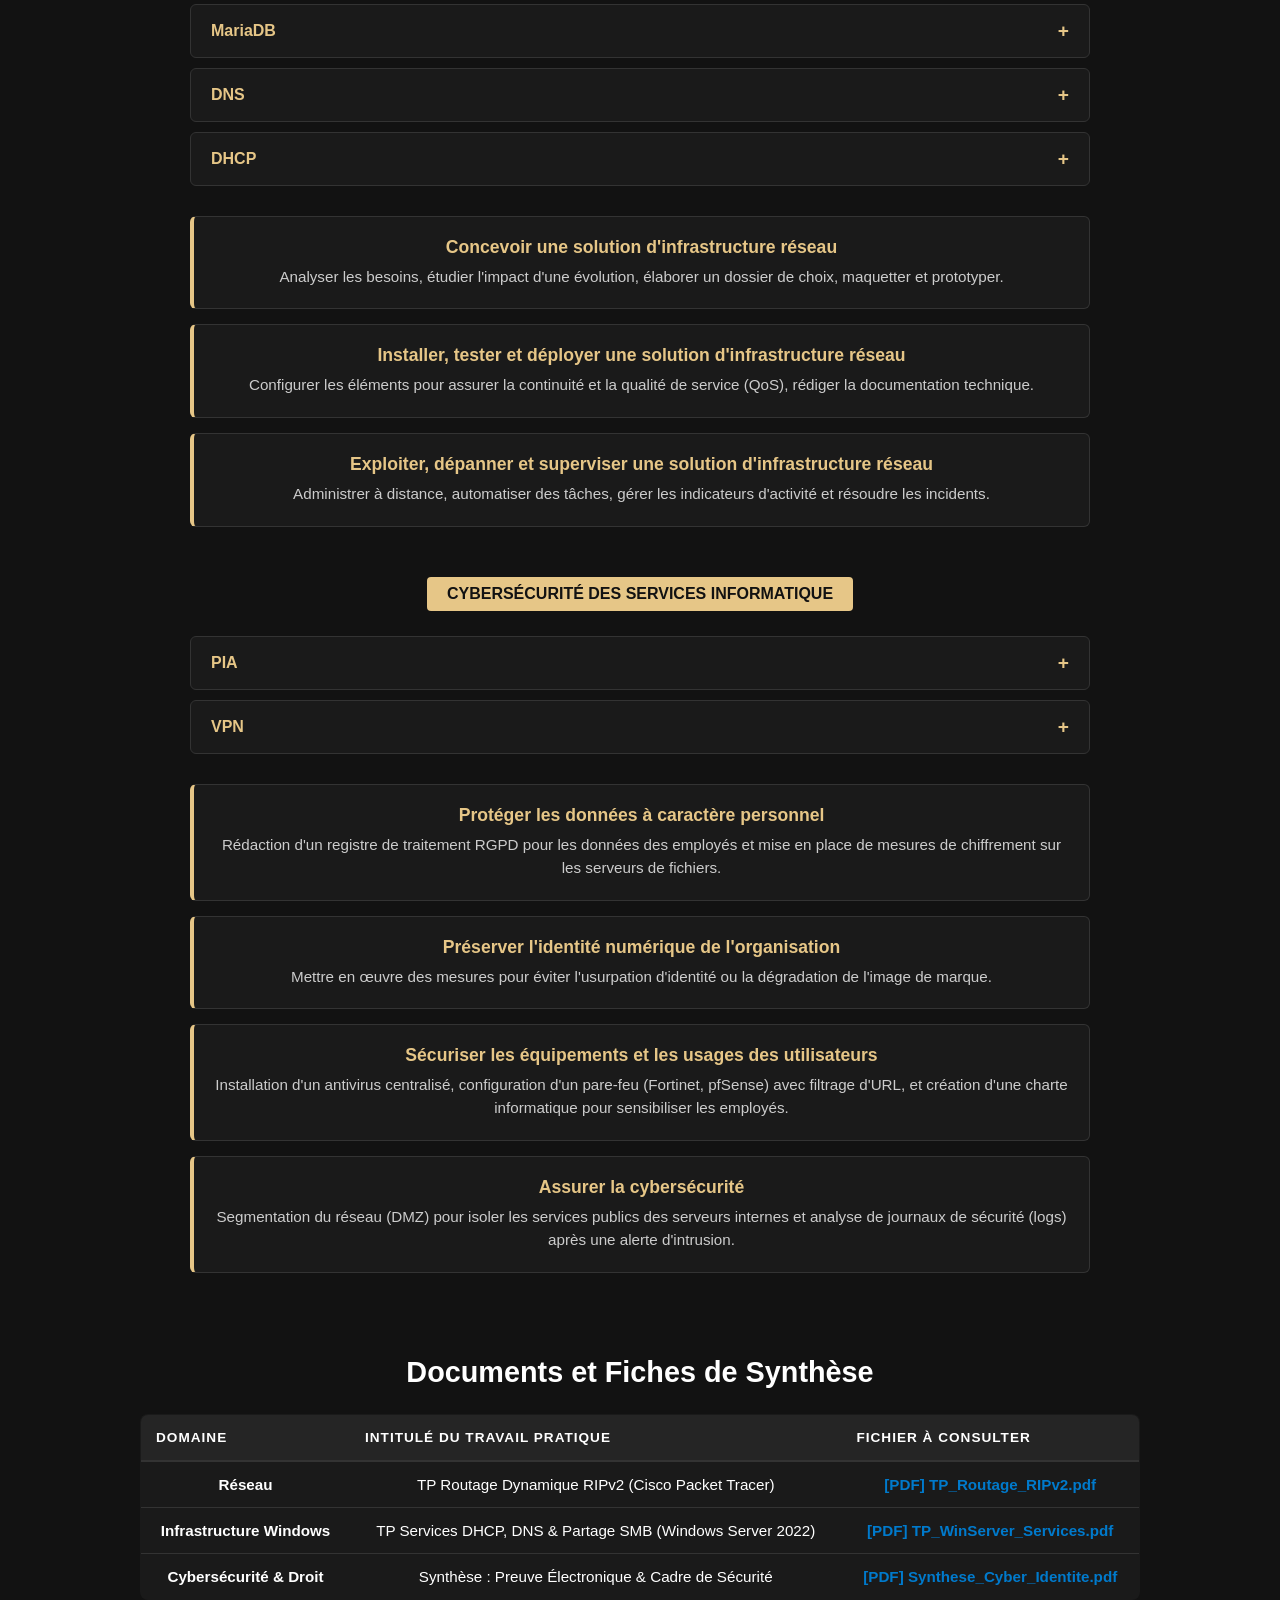
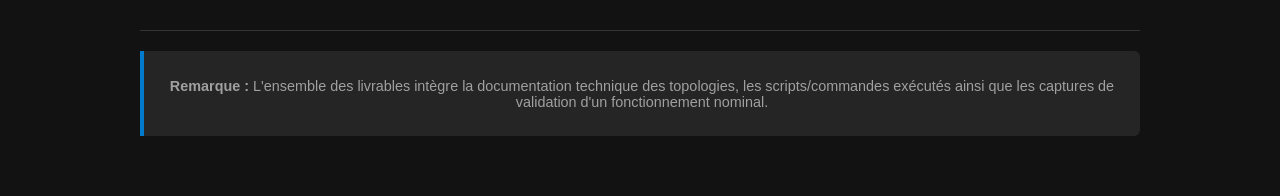
==== commit f006e237: "Update competences.html" ====
--- a/competences.html
+++ b/competences.html
@@ -15,7 +15,7 @@
             <a href="index.html">Accueil</a>
             <a href="a-propos.html">À propos</a>
             <a href="competences.html" class="active">compétences</a>
-            <a href="formation.html">Formations</a>
+            <a href="formations.html">Formations</a>
             <a href="veille.html">veille</a>
             <a href="entreprises.html">Entreprises</a>
             <a href="contact.html">Contact</a>
--- a/style.css
+++ b/style.css
@@ -756,3 +756,91 @@
     background-color: #ffffff;
     transform: translateY(-2px);
 }
+
+/* Définition des variables héritées de ton thème */
+#documents {
+  --doc-bg: var(--card-bg, #1a1a1a);
+  --doc-header-bg: var(--header-bg, #252525);
+  --doc-hover-bg: var(--hover-bg, #2a2a2a);
+  --doc-border: var(--border-color, #333333);
+  --doc-text: var(--text-color, #ffffff);
+  --doc-text-muted: var(--text-muted, #a0a0a0);
+  --doc-accent: var(--accent-color, #007acc);
+
+  max-width: 1000px;
+  margin: 40px auto;
+  padding: 20px;
+  color: var(--doc-text);
+}
+
+#documents h2 {
+  text-align: center;
+  color: var(--doc-text);
+  margin-bottom: 25px;
+  font-size: 1.8rem;
+}
+
+/* Style du Tableau */
+#documents table {
+  width: 100%;
+  border-collapse: collapse;
+  background-color: var(--doc-bg);
+  border: 1px solid var(--doc-border);
+  border-radius: 8px;
+  overflow: hidden;
+}
+
+/* En-tête du tableau */
+#documents th {
+  background-color: var(--doc-header-bg);
+  color: var(--doc-text);
+  text-transform: uppercase;
+  font-size: 0.85rem;
+  letter-spacing: 1px;
+  padding: 15px;
+  text-align: left;
+  border-bottom: 2px solid var(--doc-border);
+}
+
+/* Cellules */
+#documents td {
+  padding: 14px 15px;
+  border-bottom: 1px solid var(--doc-border);
+  font-size: 0.95rem;
+}
+
+/* Survol des lignes */
+#documents tbody tr:hover {
+  background-color: var(--doc-hover-bg);
+}
+
+/* Liens des PDF */
+#documents a {
+  color: var(--doc-accent);
+  text-decoration: none;
+  font-weight: 600;
+  transition: opacity 0.2s ease;
+}
+
+#documents a:hover {
+  opacity: 0.8;
+  text-decoration: underline;
+}
+
+/* Séparateur et note */
+#documents hr {
+  border: none;
+  height: 1px;
+  background-color: var(--doc-border);
+  margin: 30px 0 20px 0;
+}
+
+#documents blockquote {
+  background-color: var(--doc-header-bg);
+  border-left: 4px solid var(--doc-accent);
+  margin: 0;
+  padding: 12px 20px;
+  border-radius: 0 6px 6px 0;
+  color: var(--doc-text-muted);
+  font-size: 0.9rem;
+}
